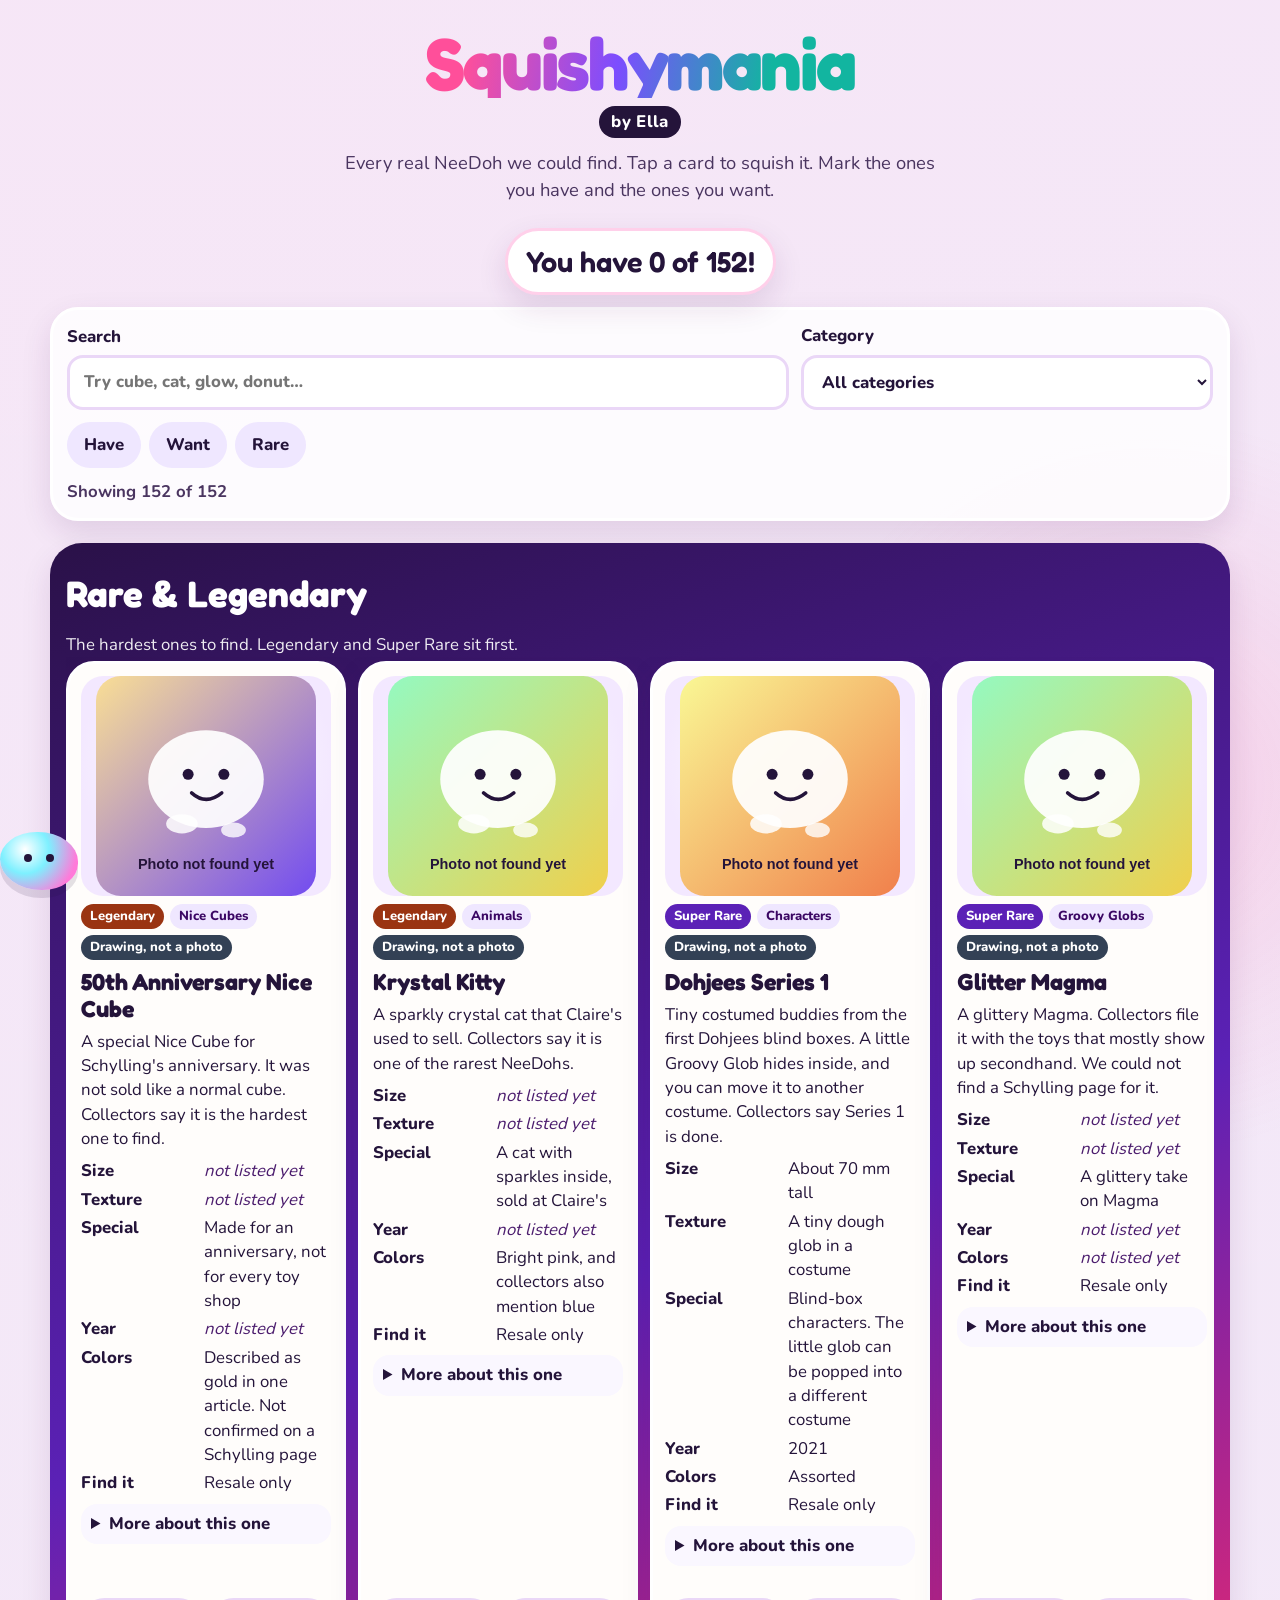
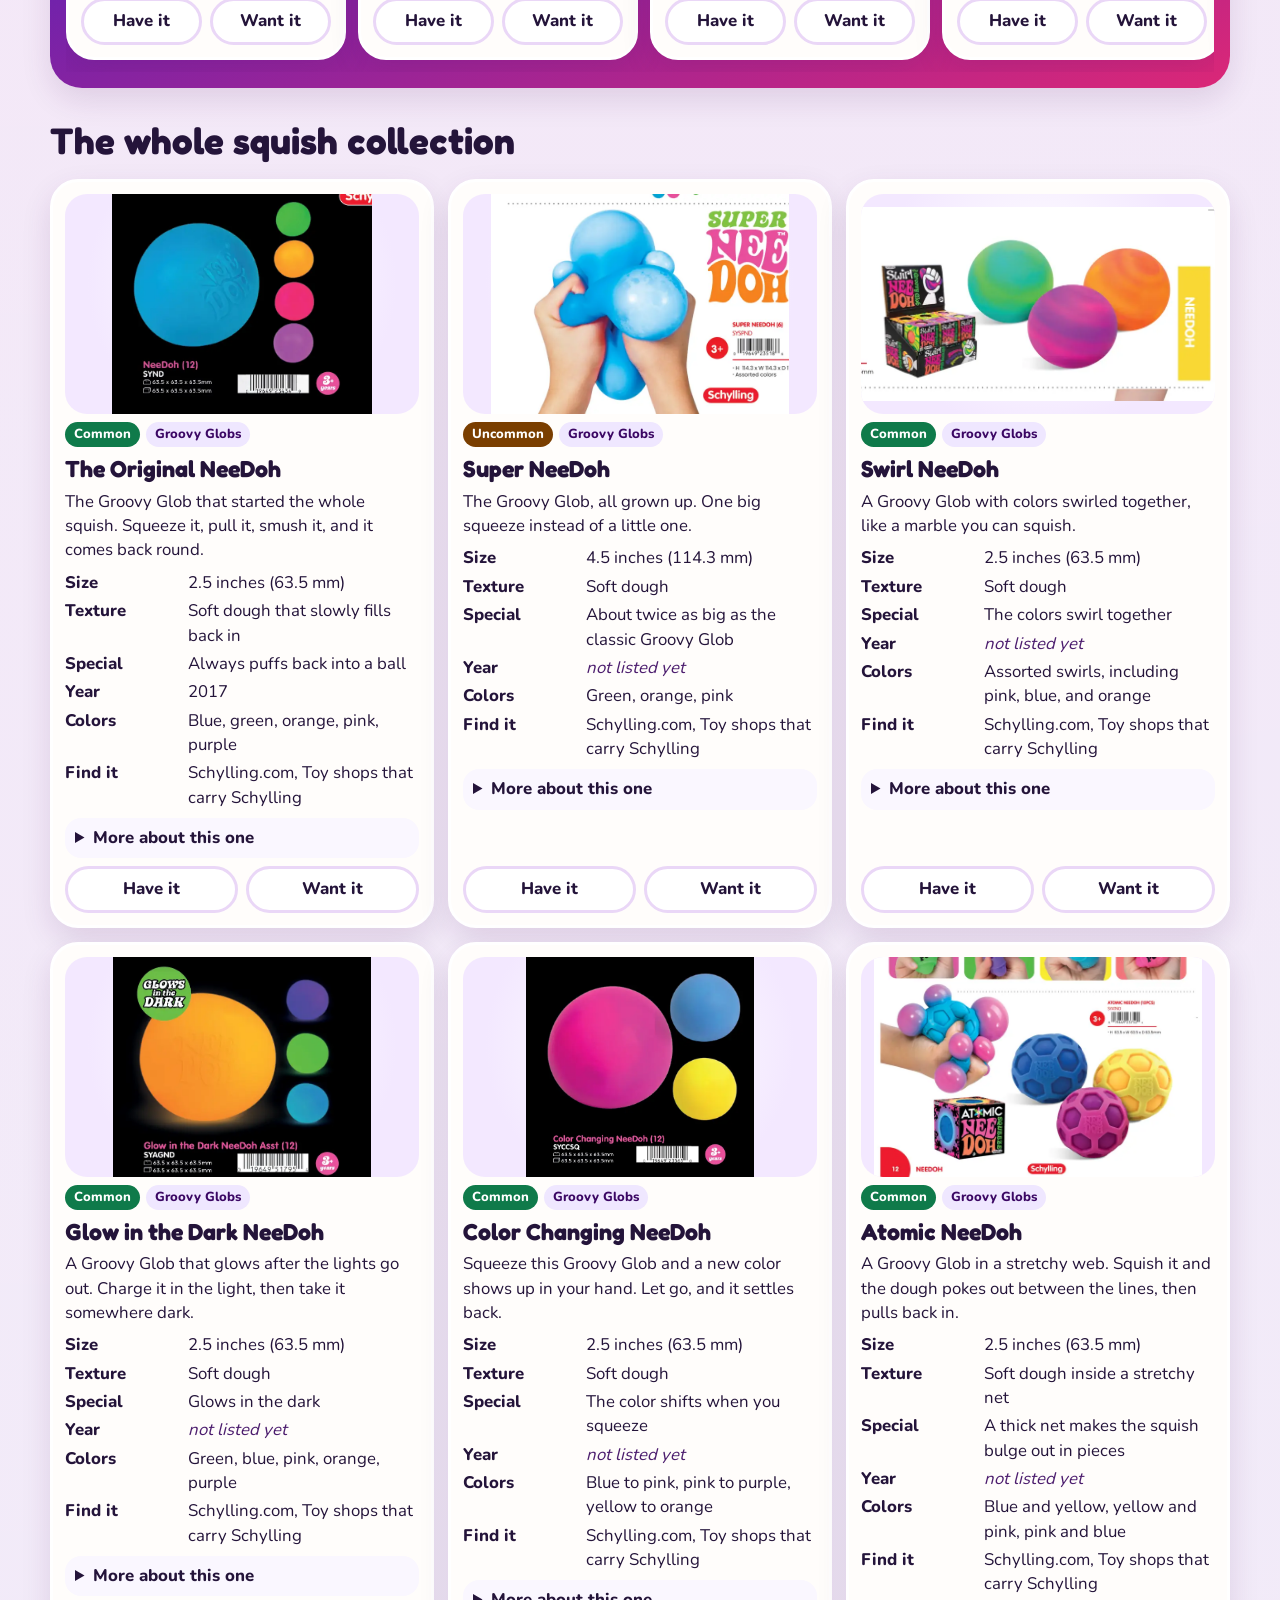
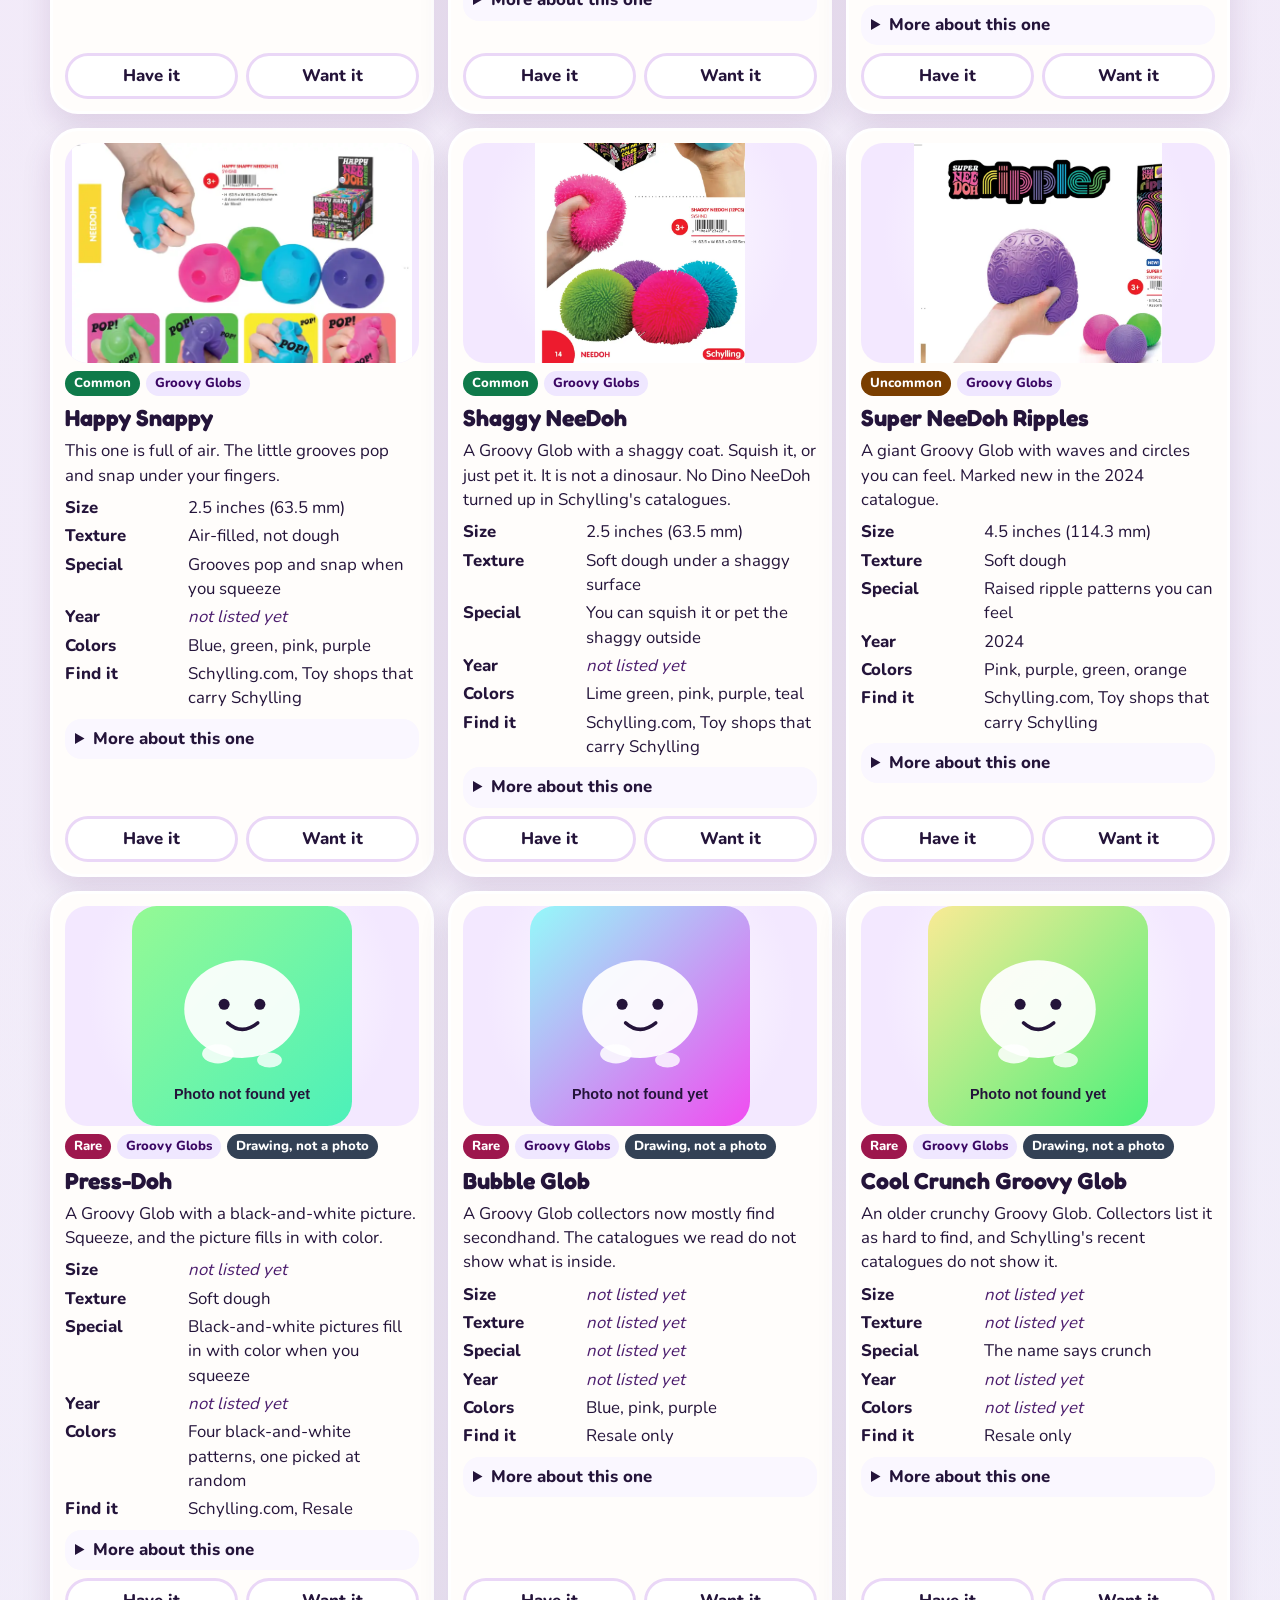
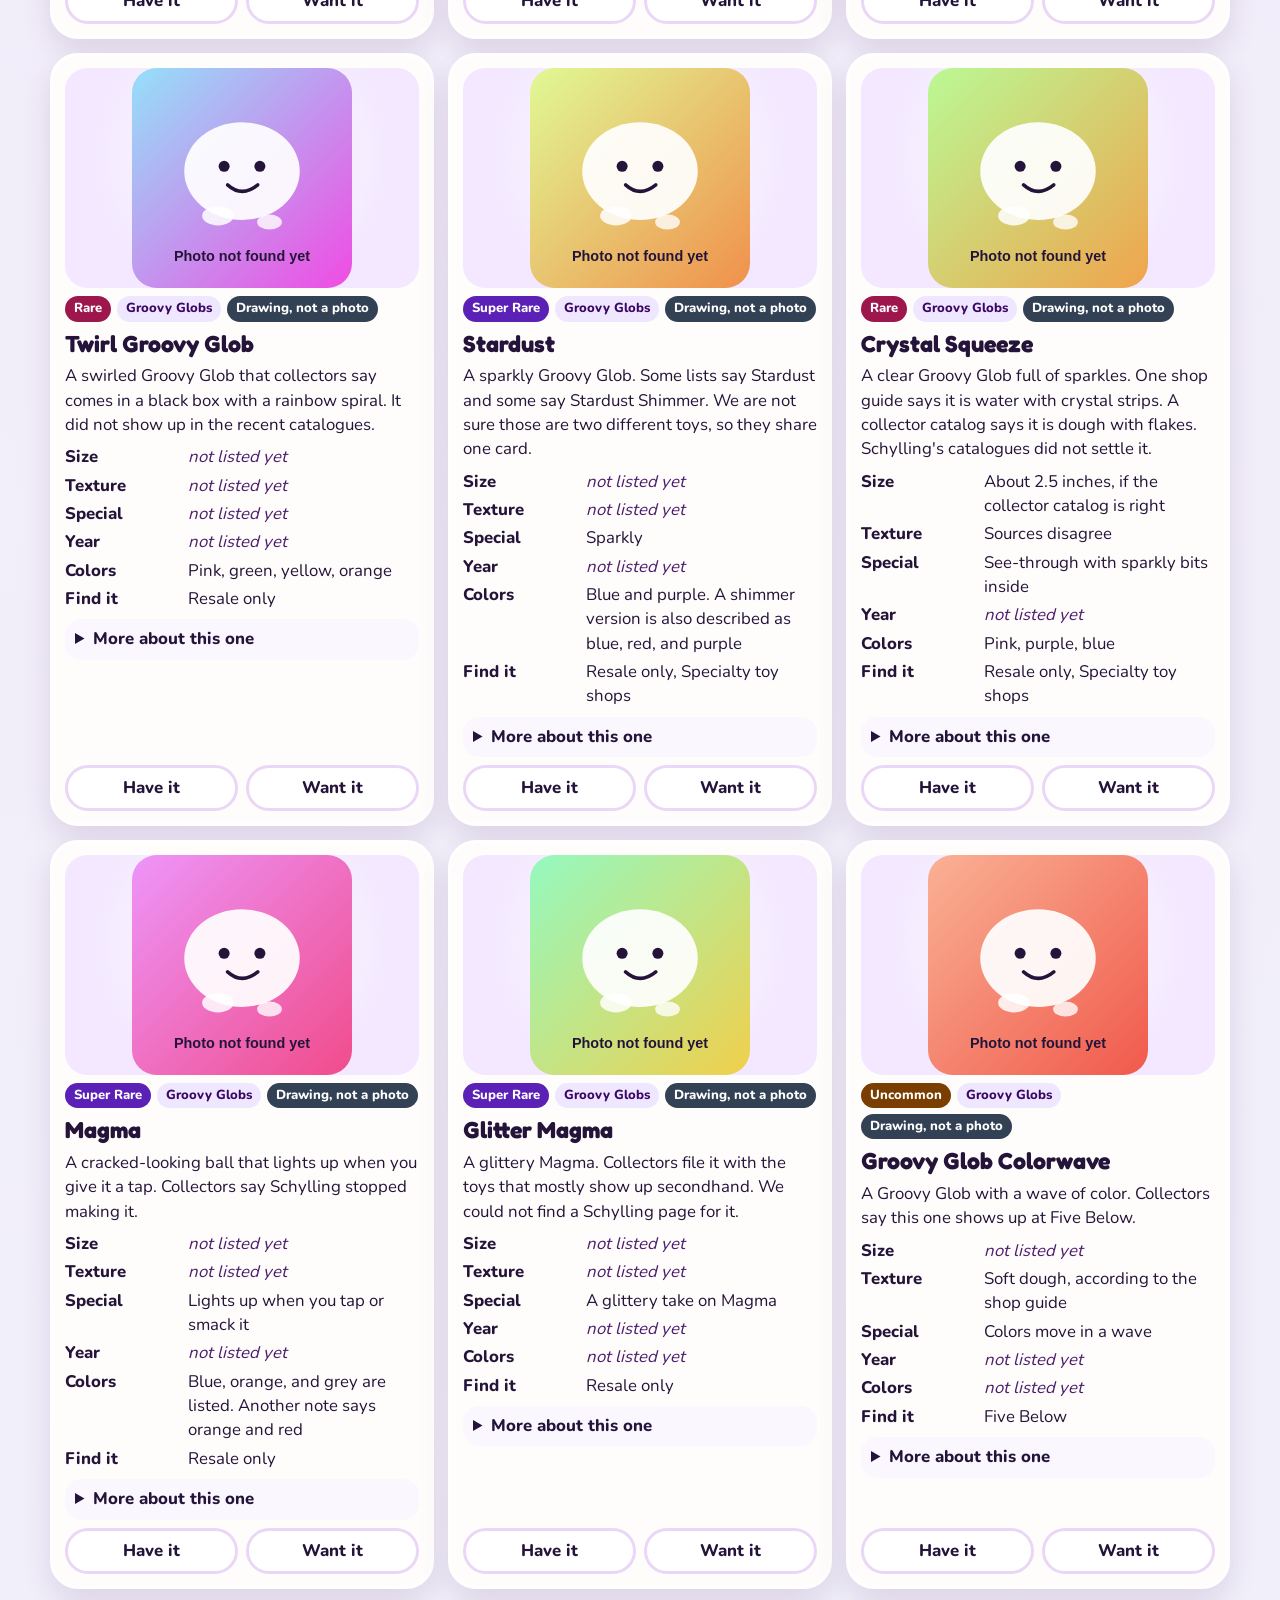
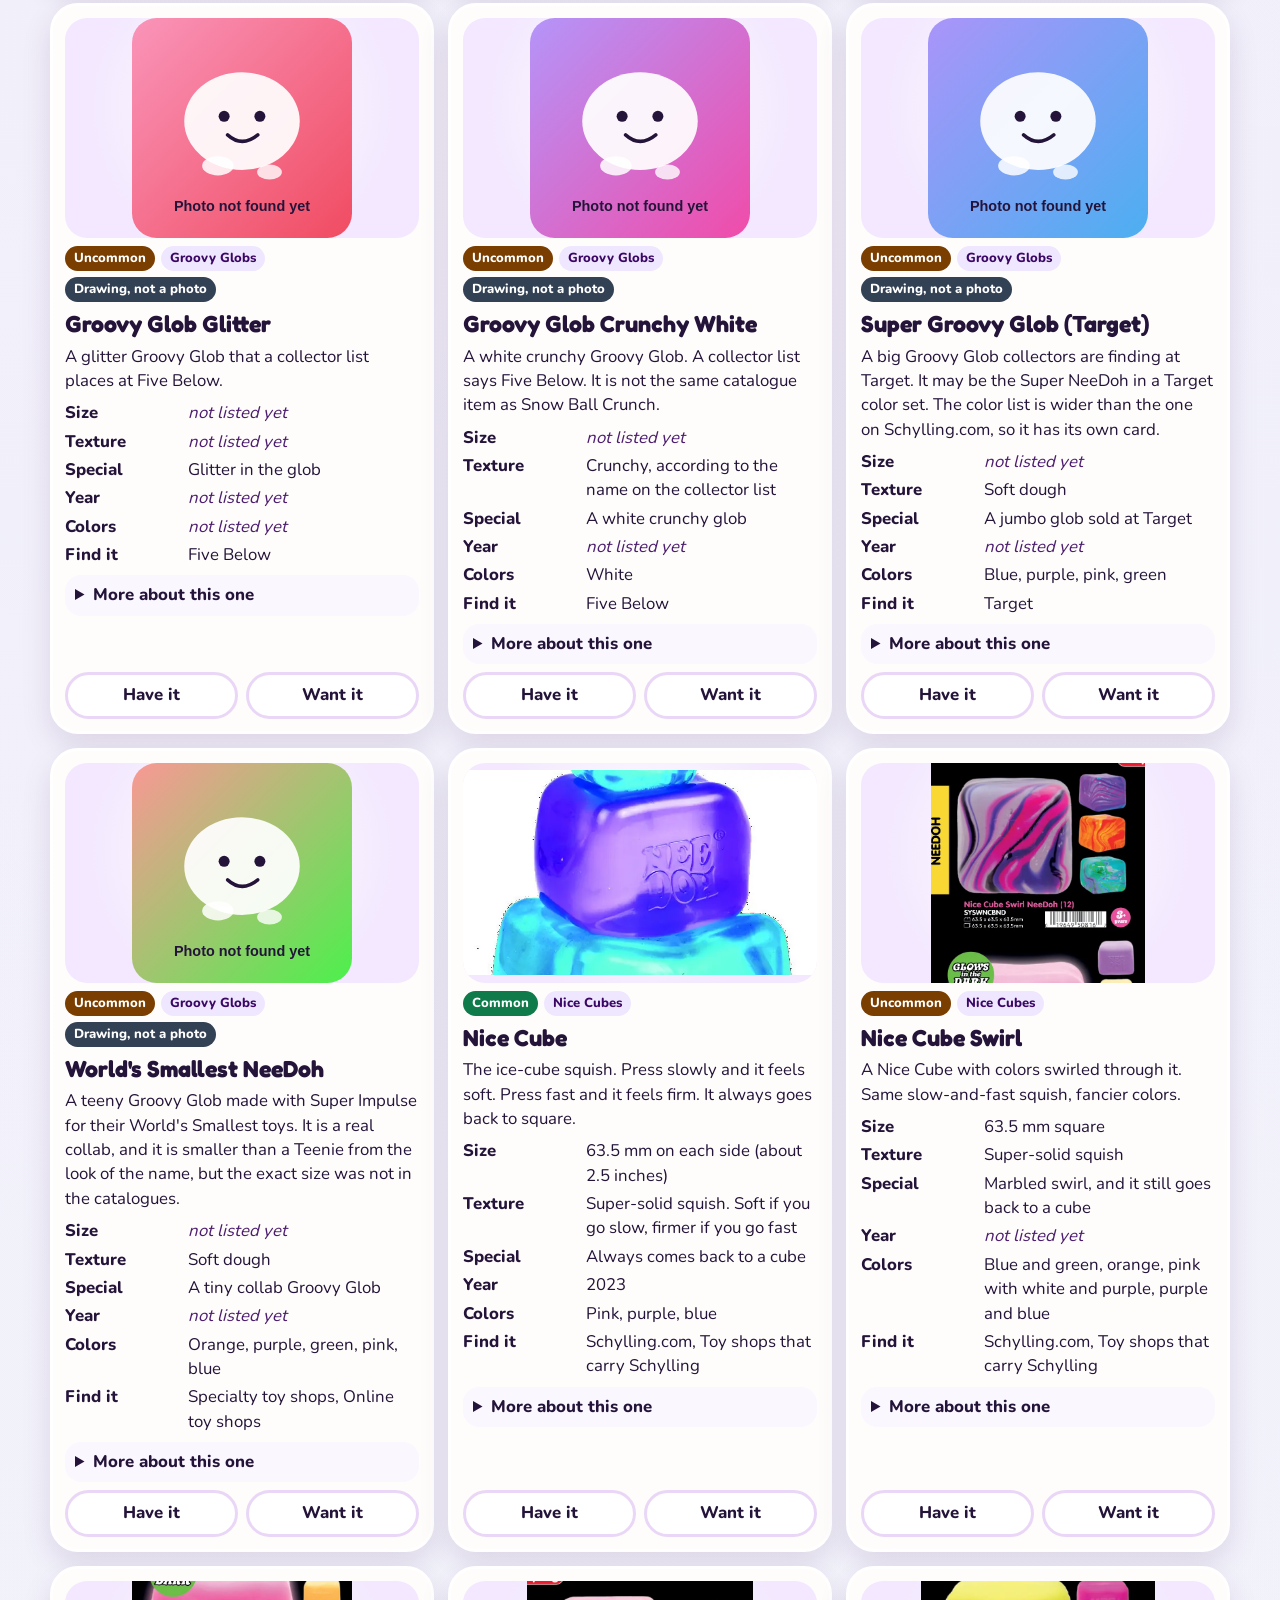
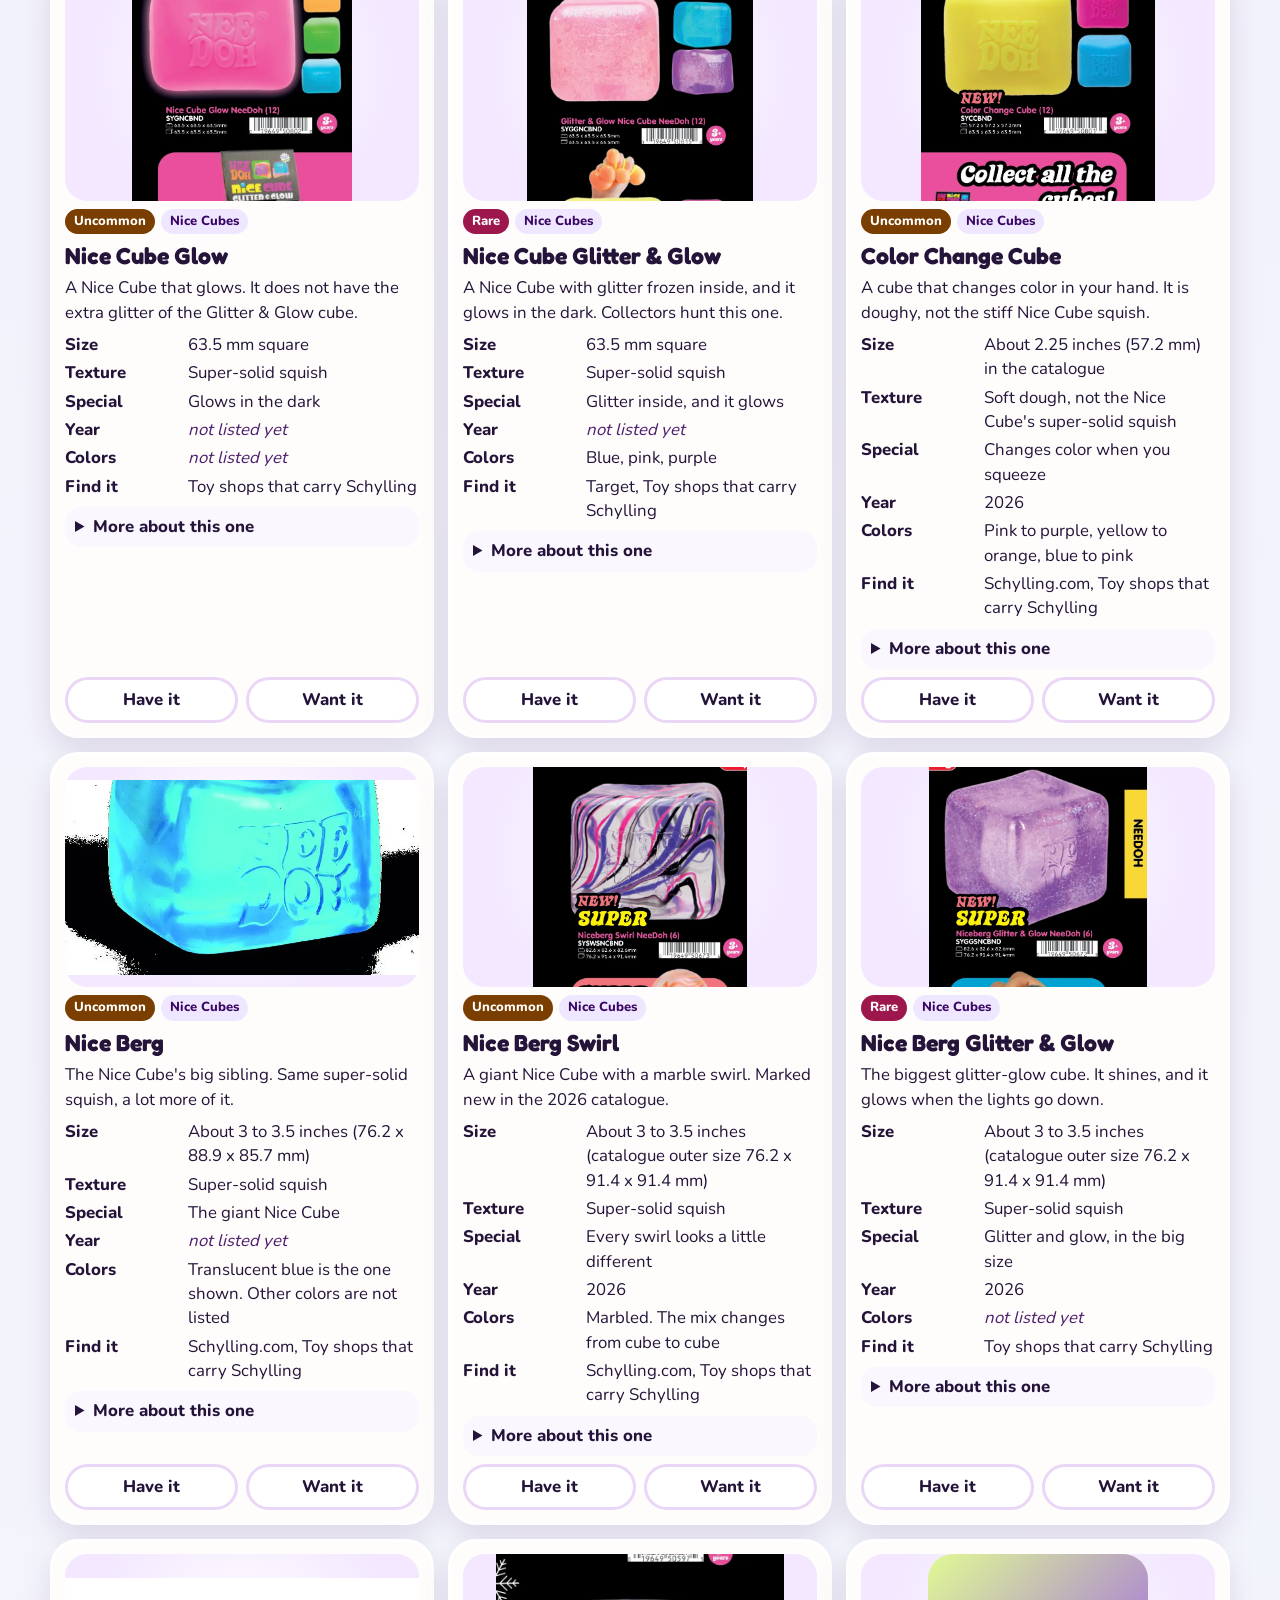
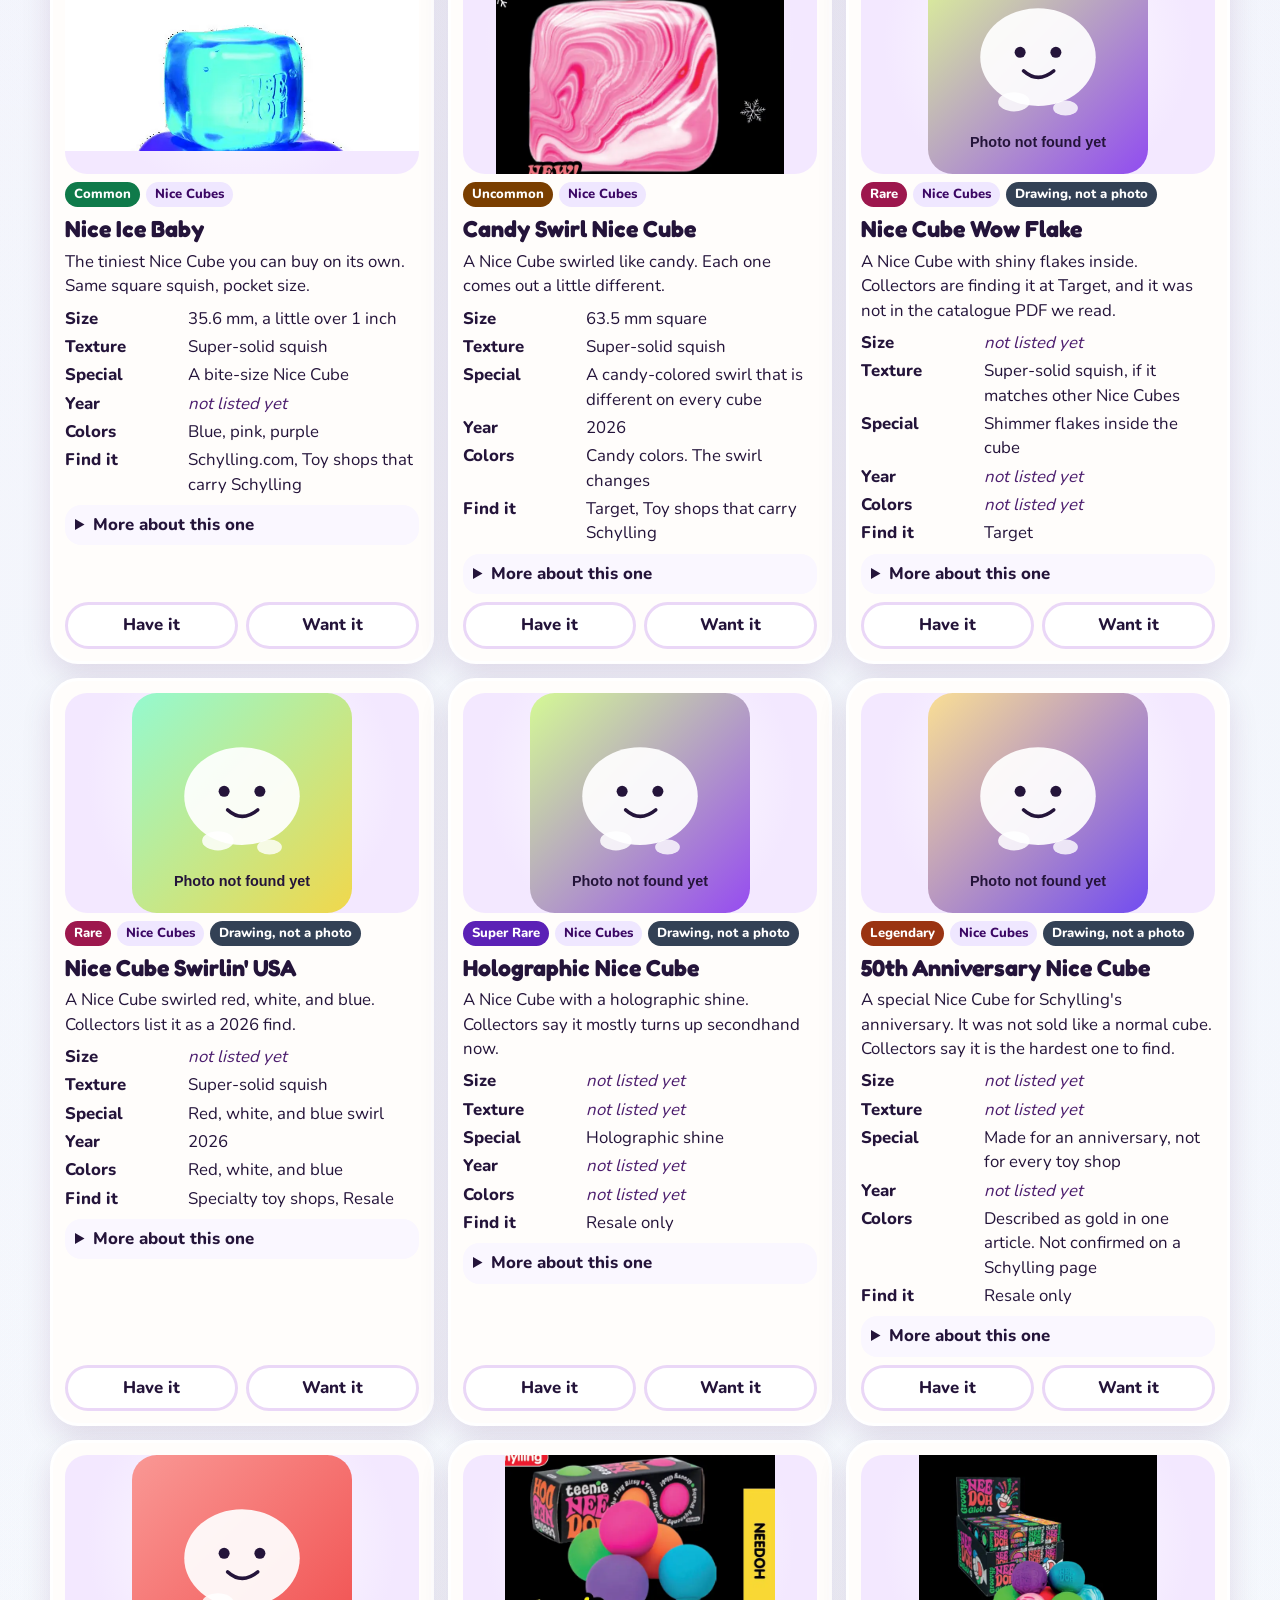
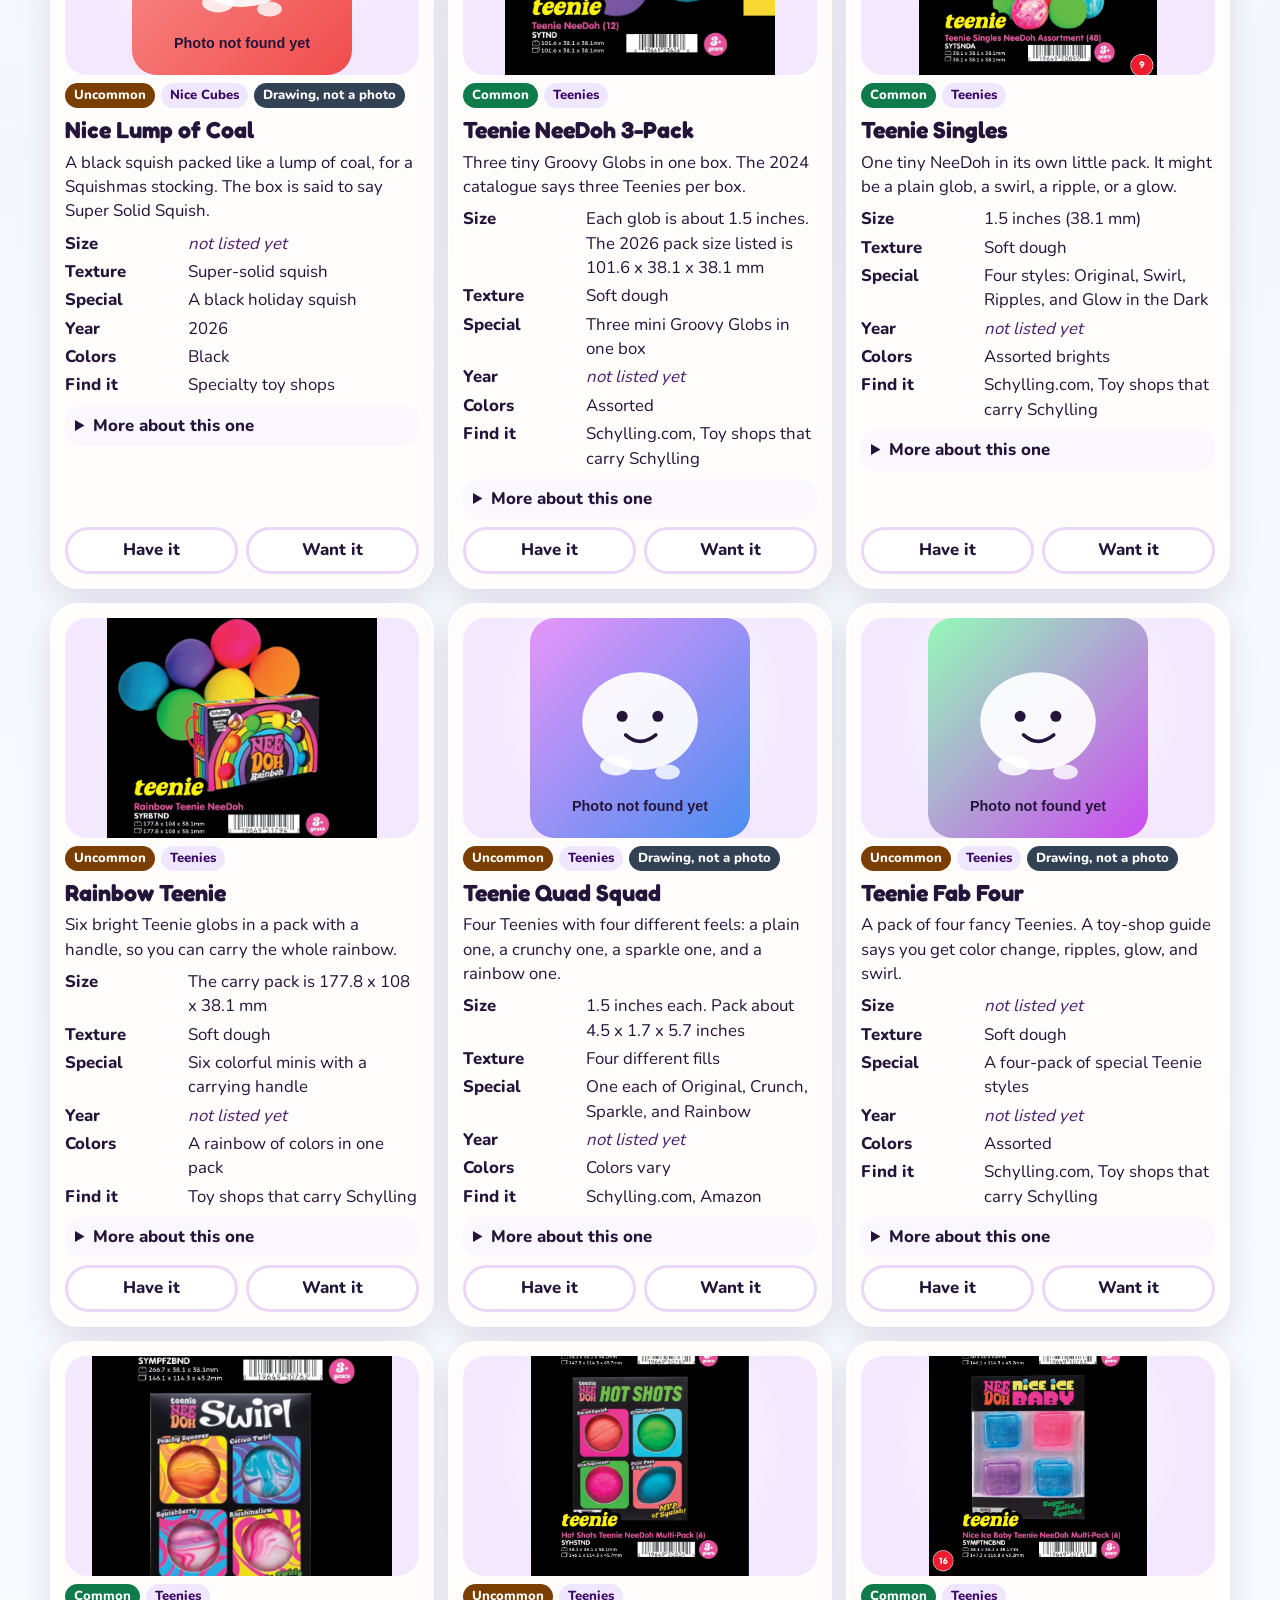
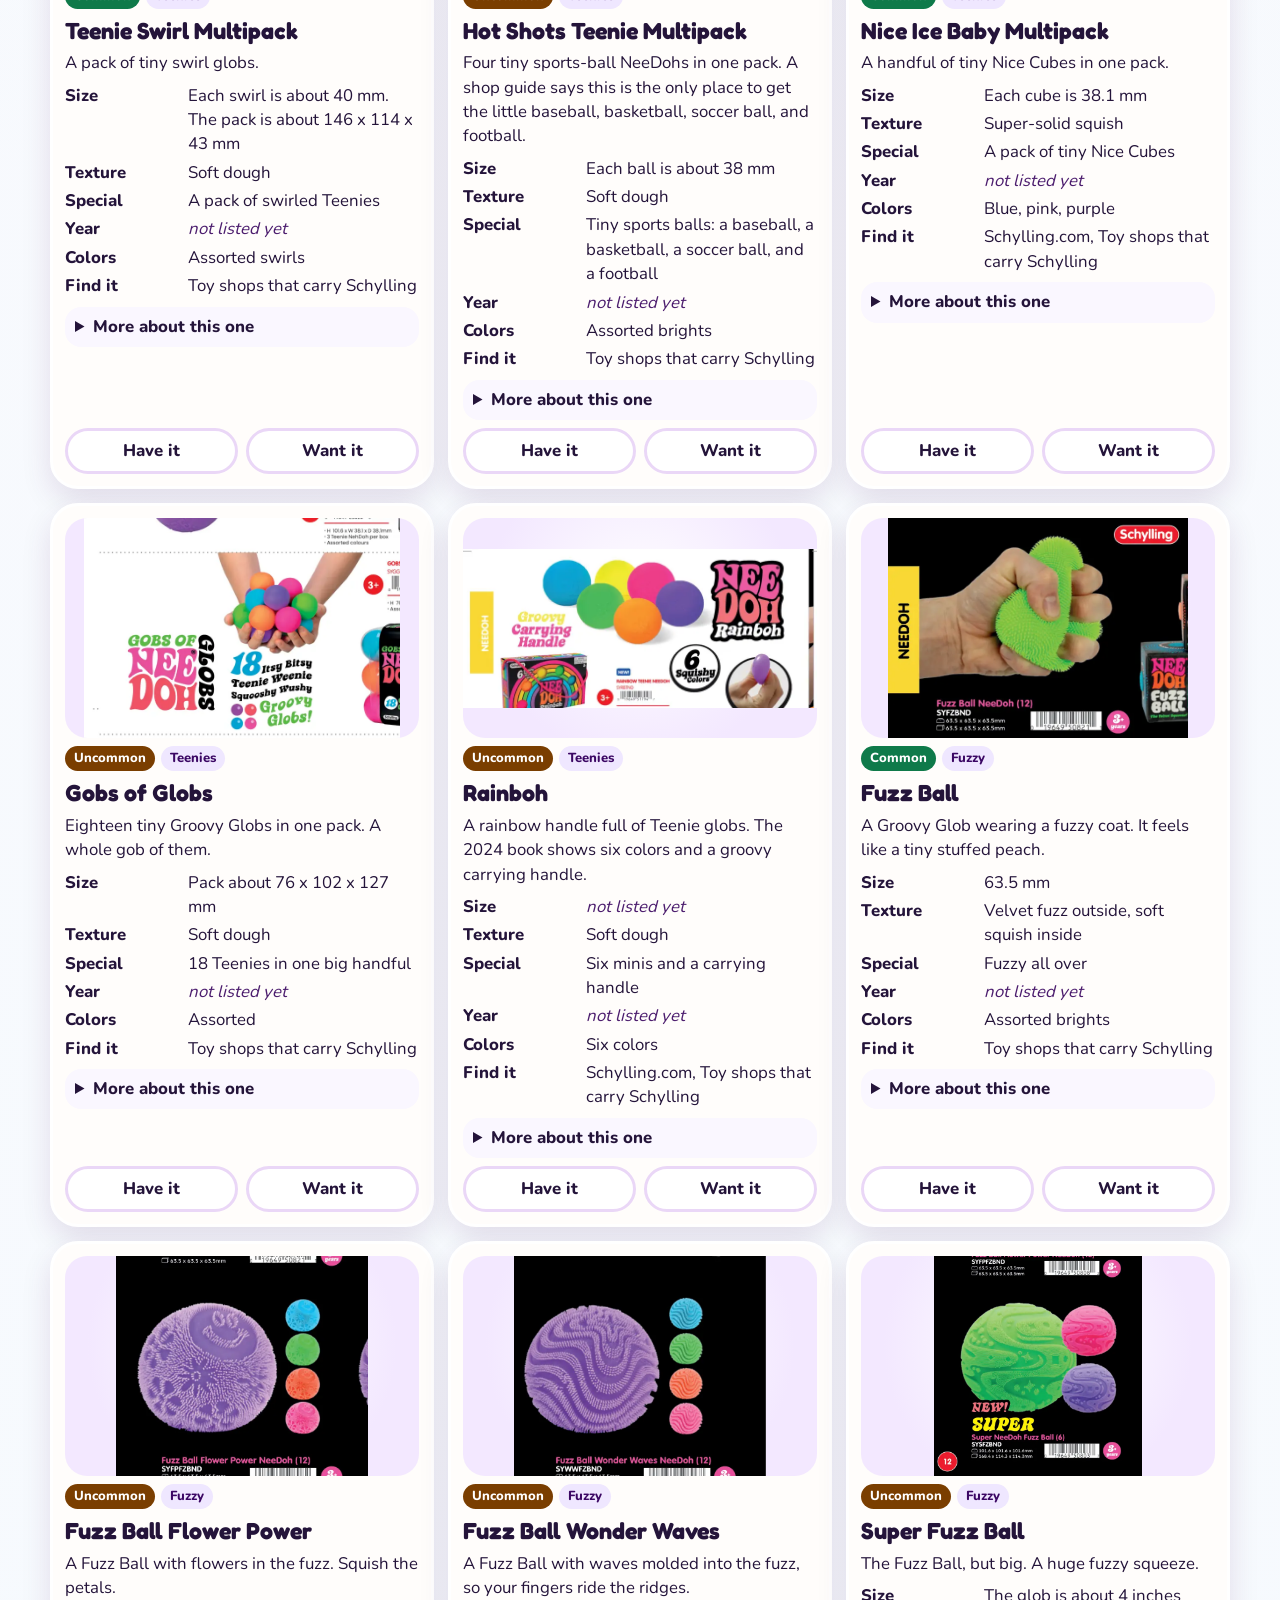
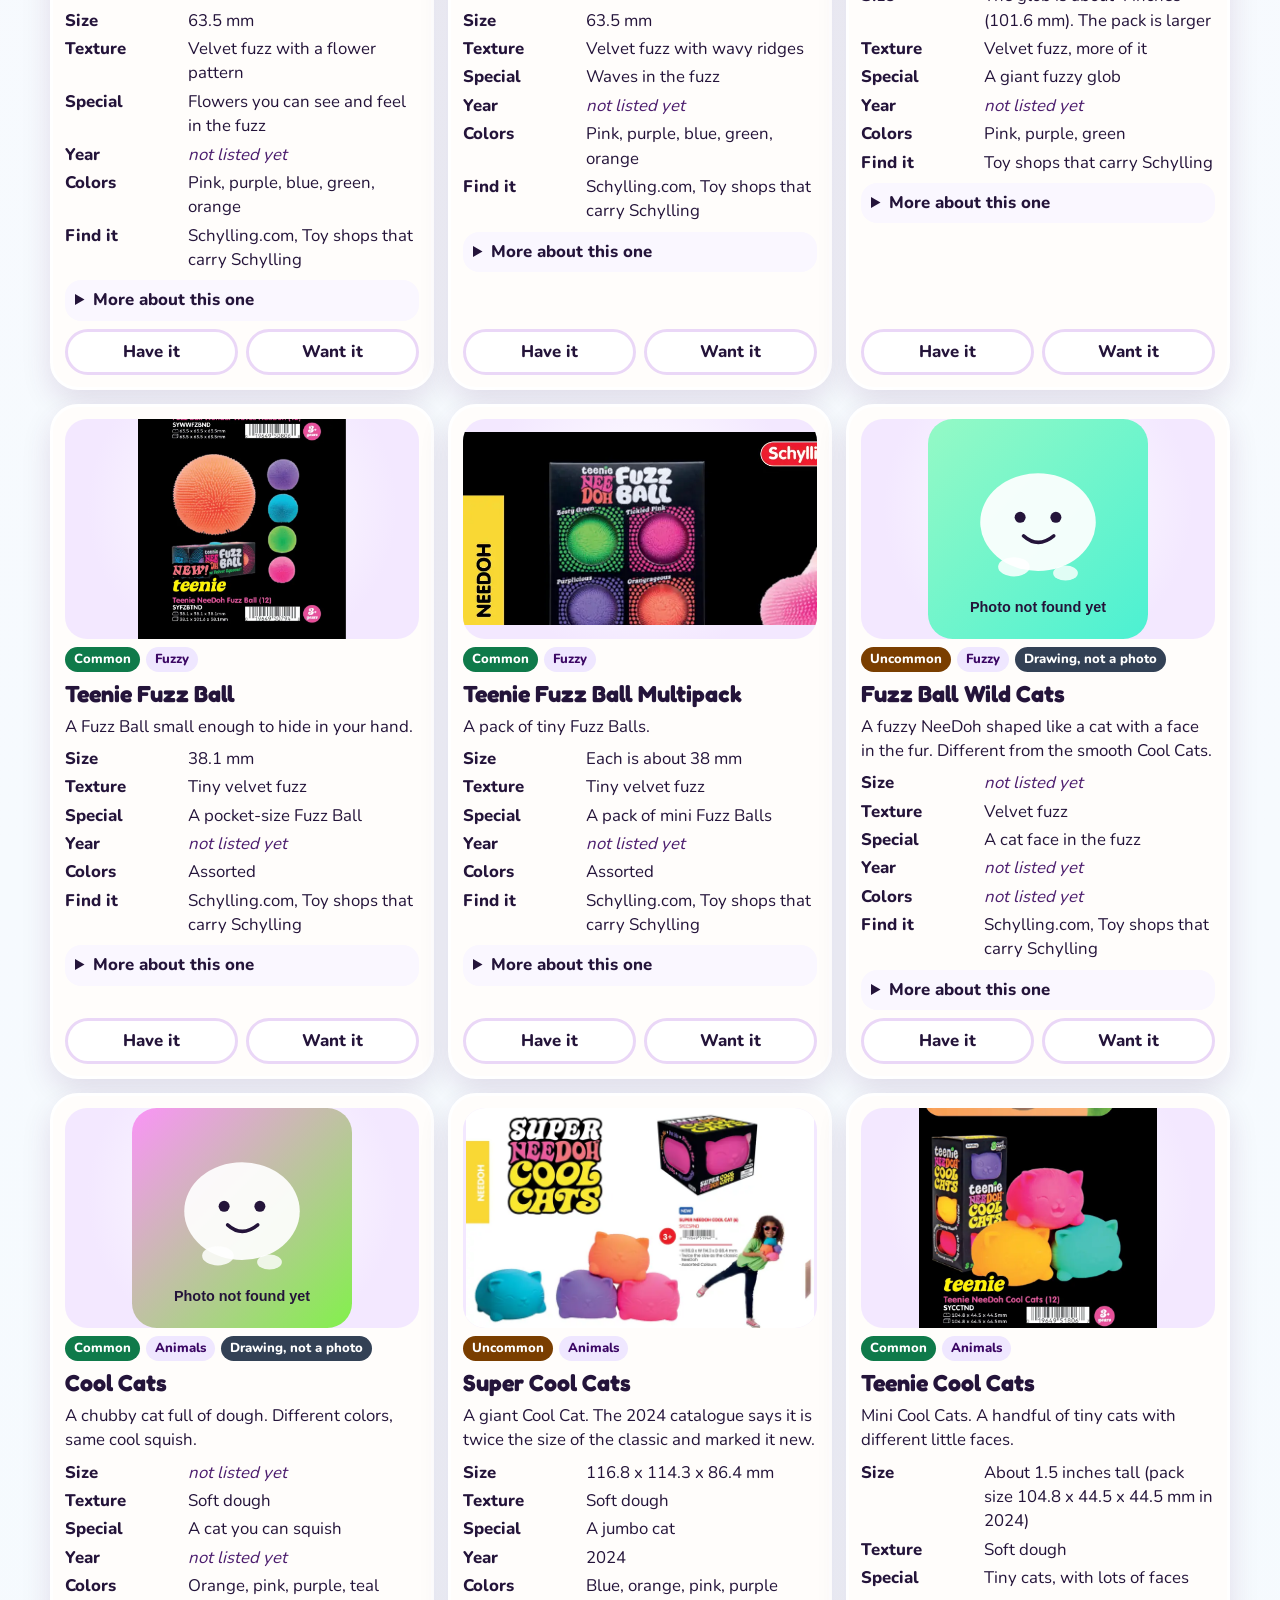
==== index.html @ 7dff9509 "Add Squishymania, a static NeeDoh catalogue for Ella. The site lists sourced Schylling NeeDohs with " ====
<!DOCTYPE html>
<html lang="en">
<head>
  <meta charset="utf-8">
  <meta name="viewport" content="width=device-width, initial-scale=1">
  <title>Squishymania by Ella</title>
  <meta name="description" content="Squishymania by Ella: a catalogue of real NeeDoh squishy toys, which ones you have, which ones you want, and which ones are rare.">
  <link rel="icon" href="assets/favicon.svg" type="image/svg+xml">
  <link rel="stylesheet" href="css/styles.css">
</head>
<body>
  <a class="skip" href="#catalogue">Skip to the NeeDohs</a>
  <header class="site-header">
    <button type="button" class="logo-btn" id="logo" aria-label="Squishymania logo. Tap five times for a secret.">
      <p class="wordmark">Squishymania</p>
      <span class="byline">by Ella</span>
    </button>
    <p class="tagline">Every real NeeDoh we could find. Tap a card to squish it. Mark the ones you have and the ones you want.</p>
  </header>

  <div class="wrap">
    <div class="counter-row">
      <p class="counter" id="counter" aria-live="polite">You have 0 of 0!</p>
    </div>

    <form class="controls" id="controls" role="search" aria-label="Find a NeeDoh">
      <label class="search-label">Search
        <input id="search" type="search" name="q" placeholder="Try cube, cat, glow, donut…" autocomplete="off">
      </label>
      <label class="cat-label">Category
        <select id="category" name="category">
          <option value="">All categories</option>
        </select>
      </label>
      <div class="chips" role="group" aria-label="Filters">
        <button type="button" class="chip" id="filter-have" aria-pressed="false">Have</button>
        <button type="button" class="chip" id="filter-want" aria-pressed="false">Want</button>
        <button type="button" class="chip" id="filter-rare" aria-pressed="false">Rare</button>
      </div>
      <p class="showing" id="showing" aria-live="polite"></p>
    </form>

    <section class="rare-shelf" aria-labelledby="rare-heading">
      <div class="section-head">
        <h2 id="rare-heading">Rare &amp; Legendary</h2>
      </div>
      <p class="section-note">The hardest ones to find. Legendary and Super Rare sit first.</p>
      <div class="rare-grid" id="rare"></div>
    </section>

    <section id="catalogue" aria-labelledby="all-heading">
      <div class="section-head">
        <h2 id="all-heading">The whole squish collection</h2>
      </div>
      <div class="grid" id="grid"></div>
      <p class="empty" id="empty" hidden>No NeeDohs match that. Try another word, or clear a filter.</p>
    </section>
  </div>

  <footer class="site-footer">
    <h2>Good to know</h2>
    <p class="safety"><strong>Squish with your hands only.</strong> Never heat, freeze, or microwave a NeeDoh. Schylling warns that heat can hurt you.</p>
    <p>This is Ella's collection book. It does not ask you to sign in, and it does not use ads or trackers. Have and Want stay in this browser only.</p>
    <p>Blank spots say <em>not listed yet</em>. That means we could not check that fact. A card that says <strong>Drawing, not a photo</strong> is a placeholder, not the real toy.</p>
    <p>The secret that shows up after five logo taps is a drawing for Ella. It is not a Schylling product, and it is not counted in the total.</p>
    <p><a href="sources.html">Where each fact came from</a></p>
  </footer>

  <div class="walker" aria-hidden="true"><div class="blob"></div></div>
  <canvas class="confetti" id="confetti" aria-hidden="true"></canvas>
  <script src="js/app.js"></script>
</body>
</html>
---- css/styles.css ----
@font-face {
  font-family: "Fredoka";
  src: url("../assets/fonts/fredoka-700.woff2") format("woff2");
  font-weight: 700;
  font-style: normal;
  font-display: swap;
}
@font-face {
  font-family: "Fredoka";
  src: url("../assets/fonts/fredoka-600.woff2") format("woff2");
  font-weight: 600;
  font-style: normal;
  font-display: swap;
}
@font-face {
  font-family: "Nunito";
  src: url("../assets/fonts/nunito-400.woff2") format("woff2");
  font-weight: 400;
  font-style: normal;
  font-display: swap;
}
@font-face {
  font-family: "Nunito";
  src: url("../assets/fonts/nunito-700.woff2") format("woff2");
  font-weight: 700;
  font-style: normal;
  font-display: swap;
}
@font-face {
  font-family: "Nunito";
  src: url("../assets/fonts/nunito-800.woff2") format("woff2");
  font-weight: 800;
  font-style: normal;
  font-display: swap;
}

:root {
  --ink: #24143a;
  --ink-soft: #4a3560;
  --paper: #fffdfb;
  --line: #eadff5;
  --focus: #24143a;
  --pink: #ff4f9a;
  --purple: #7c4dff;
  --mint: #12b5a0;
  --sun: #ffb703;
  --shadow: 0 12px 30px rgba(70, 20, 90, 0.12);
  --radius: 28px;
  color-scheme: light;
}

* { box-sizing: border-box; }
html { scroll-behavior: smooth; }
body {
  margin: 0;
  min-height: 100vh;
  color: var(--ink);
  font-family: "Nunito", "Trebuchet MS", sans-serif;
  font-size: 1.05rem;
  line-height: 1.45;
  background:
    radial-gradient(circle at 8% -10%, #ffe1f4 0, transparent 36%),
    radial-gradient(circle at 100% 0%, #d9f6ff 0, transparent 32%),
    radial-gradient(circle at 80% 100%, #e7dcff 0, transparent 40%),
    linear-gradient(180deg, #fff7fb 0%, #f3fbff 50%, #fff8e8 100%);
}
body::before {
  content: "";
  position: fixed;
  inset: auto -20vw -30vh auto;
  width: 60vw;
  height: 60vw;
  background: radial-gradient(circle, rgba(255, 79, 154, 0.16), transparent 68%);
  pointer-events: none;
  z-index: 0;
}
img { max-width: 100%; display: block; }
button, input, select { font: inherit; color: inherit; }
a { color: #6d28d9; }
a:hover { color: #4c1d95; }

.skip {
  position: absolute;
  left: 12px;
  top: -40px;
  background: var(--ink);
  color: white;
  padding: 8px 12px;
  border-radius: 999px;
  z-index: 20;
}
.skip:focus { top: 12px; }

.site-header, .wrap, .site-footer { position: relative; z-index: 1; }
.site-header {
  padding: 22px 20px 8px;
  text-align: center;
}
.logo-btn {
  appearance: none;
  border: 0;
  background: transparent;
  cursor: pointer;
  padding: 6px 10px 0;
  border-radius: 24px;
}
.logo-btn:focus-visible, button:focus-visible, a:focus-visible, input:focus-visible, select:focus-visible, summary:focus-visible {
  outline: 3px solid var(--focus);
  outline-offset: 3px;
}
.wordmark {
  font-family: "Fredoka", "Trebuchet MS", sans-serif;
  font-weight: 700;
  font-size: clamp(2.4rem, 7vw, 4.6rem);
  line-height: 0.95;
  margin: 0;
  letter-spacing: -0.03em;
  background: linear-gradient(100deg, #ff4f9a 10%, #7c4dff 45%, #12b5a0 80%);
  -webkit-background-clip: text;
  background-clip: text;
  color: transparent;
}
.byline {
  display: inline-block;
  margin-top: 8px;
  background: #24143a;
  color: #fff;
  border-radius: 999px;
  padding: 4px 12px;
  font-weight: 800;
  letter-spacing: 0.02em;
}
.tagline {
  max-width: 38rem;
  margin: 12px auto 0;
  color: var(--ink-soft);
  font-size: 1.15rem;
}
.logo-btn.squish .wordmark { animation: squish 0.48s ease; }

.wrap { width: min(1180px, calc(100% - 28px)); margin: 0 auto; }

.counter-row {
  display: flex;
  justify-content: center;
  margin: 16px 0 8px;
}
.counter {
  margin: 0;
  background: white;
  border: 3px solid #ffd0ea;
  border-radius: 999px;
  padding: 10px 18px;
  font-family: "Fredoka", sans-serif;
  font-size: clamp(1.25rem, 3vw, 1.8rem);
  box-shadow: var(--shadow);
}
.want-bit { color: #7c4dff; }

.controls {
  display: grid;
  gap: 12px;
  background: rgba(255, 255, 255, 0.82);
  border: 3px solid white;
  border-radius: 28px;
  padding: 14px;
  box-shadow: var(--shadow);
  margin: 12px 0 22px;
}
.search-label, .cat-label { font-weight: 800; display: grid; gap: 6px; }
input[type="search"], select {
  width: 100%;
  border: 3px solid #ead7f7;
  background: #fff;
  border-radius: 16px;
  padding: 12px 14px;
  min-height: 48px;
}
.chips { display: flex; flex-wrap: wrap; gap: 8px; }
.chip, .mini-btn, .action {
  border: 3px solid transparent;
  border-radius: 999px;
  min-height: 44px;
  padding: 8px 14px;
  font-weight: 800;
  cursor: pointer;
  background: #efe7ff;
}
.chip[aria-pressed="true"] {
  background: #24143a;
  color: white;
}
.showing { margin: 0; color: var(--ink-soft); font-weight: 700; }

.section-head { display: flex; align-items: end; justify-content: space-between; gap: 12px; margin: 8px 0 12px; }
h2 {
  font-family: "Fredoka", sans-serif;
  font-size: clamp(1.7rem, 4vw, 2.3rem);
  margin: 0;
}
.section-note { margin: 0; color: var(--ink-soft); }

.grid {
  display: grid;
  gap: 14px;
  grid-template-columns: 1fr;
}
.rare-grid {
  display: flex;
  gap: 12px;
  overflow-x: auto;
  scroll-snap-type: x mandatory;
  padding: 4px 2px 12px;
}
.rare-grid .card {
  flex: 0 0 min(280px, 82vw);
  scroll-snap-align: start;
}
.rare-shelf {
  background: linear-gradient(160deg, #2a1148, #5b21b6 60%, #db2777);
  color: white;
  border-radius: 32px;
  padding: 16px;
  margin-bottom: 26px;
  box-shadow: var(--shadow);
}
.rare-shelf h2, .rare-shelf .section-note { color: white; }
.rare-shelf .section-note { opacity: 0.92; }

.card {
  background: var(--paper);
  color: var(--ink);
  border-radius: var(--radius);
  padding: 12px;
  box-shadow: var(--shadow);
  display: flex;
  flex-direction: column;
  gap: 8px;
  border: 3px solid white;
}
.card[hidden] { display: none !important; }
.photo-btn {
  appearance: none;
  border: 0;
  padding: 0;
  border-radius: 22px;
  background: linear-gradient(180deg, #fff, #f6f0ff);
  cursor: pointer;
  overflow: hidden;
}
.photo-btn img {
  width: 100%;
  height: 210px;
  object-fit: contain;
  background:
    radial-gradient(circle at 50% 40%, #fff, #f3e8ff 70%);
}
.photo-btn.squish img { animation: squish 0.5s ease; }
.card-top { display: flex; flex-wrap: wrap; gap: 6px; align-items: center; }
.badge {
  display: inline-flex;
  align-items: center;
  border-radius: 999px;
  padding: 3px 9px;
  font-size: 0.82rem;
  font-weight: 800;
  color: white;
}
.badge.common { background: #0f7a4a; }
.badge.uncommon { background: #7a3e00; }
.badge.rare { background: #9d174d; }
.badge.super { background: #5b21b6; }
.badge.legendary { background: #9a3412; }
.badge.cat { background: #efe7ff; color: #3b0764; }
.badge.draw { background: #334155; }
.card h3 {
  font-family: "Fredoka", sans-serif;
  font-size: 1.45rem;
  margin: 0;
  line-height: 1.15;
}
.card p { margin: 0; }
.meta {
  display: grid;
  gap: 4px;
  margin: 0;
}
.meta div { display: grid; grid-template-columns: 7.2rem 1fr; gap: 8px; }
.meta dt { font-weight: 800; }
.meta dd { margin: 0; }
.missing { color: #4c1d6e; font-style: italic; }
.actions { display: flex; gap: 8px; margin-top: auto; }
.action { flex: 1; background: white; border-color: #ead7f7; }
.action.have[aria-pressed="true"] { background: #0f7a4a; color: white; border-color: #0f7a4a; }
.action.want[aria-pressed="true"] { background: #7c4dff; color: white; border-color: #7c4dff; }
details.more { background: #faf7ff; border-radius: 16px; padding: 8px 10px; }
details.more summary { cursor: pointer; font-weight: 800; }
.card.have { box-shadow: 0 0 0 3px #0f7a4a, var(--shadow); }
.card.want { box-shadow: 0 0 0 3px #7c4dff, var(--shadow); }

.empty {
  background: white;
  border-radius: 24px;
  padding: 22px;
  text-align: center;
  font-weight: 800;
}

.site-footer {
  width: min(860px, calc(100% - 28px));
  margin: 28px auto 110px;
  background: white;
  border-radius: 28px;
  padding: 18px 18px 22px;
  box-shadow: var(--shadow);
}
.site-footer h2 { font-size: 1.6rem; }
.safety { background: #fff6d8; border-radius: 16px; padding: 10px 12px; }

.walker {
  position: fixed;
  left: 0;
  bottom: 10px;
  z-index: 4;
  width: 84px;
  pointer-events: none;
  animation: walk 18s linear infinite;
}
.blob {
  width: 78px;
  height: 58px;
  background: radial-gradient(circle at 32% 30%, #fff 0, #7ef0ff 36%, #ff7ad9 78%);
  border-radius: 48% 52% 46% 54%;
  box-shadow: 0 8px 0 rgba(36, 20, 58, 0.12);
  animation: wobble 0.85s ease-in-out infinite;
}
.blob::after {
  content: "";
  position: absolute;
  width: 8px;
  height: 8px;
  background: #24143a;
  border-radius: 50%;
  left: 24px;
  top: 22px;
  box-shadow: 22px 0 0 #24143a;
}

.confetti {
  position: fixed;
  inset: 0;
  width: 100%;
  height: 100%;
  pointer-events: none;
  z-index: 30;
}
.toast {
  position: fixed;
  left: 50%;
  bottom: 84px;
  transform: translateX(-50%);
  background: #24143a;
  color: white;
  border-radius: 999px;
  padding: 10px 16px;
  font-weight: 800;
  z-index: 25;
  max-width: min(90vw, 420px);
  text-align: center;
}

.sources-page { width: min(860px, calc(100% - 28px)); margin: 0 auto 80px; background: white; border-radius: 28px; padding: 8px 18px 28px; }
.sources-page h1 { font-family: "Fredoka", sans-serif; }
.sources-page li { margin: 6px 0; }
.text-link { font-weight: 800; }

@media (min-width: 700px) {
  .controls { grid-template-columns: 1.4fr 0.8fr; align-items: end; }
  .chips, .showing { grid-column: 1 / -1; }
  .grid { grid-template-columns: 1fr 1fr; }
}
@media (min-width: 1024px) {
  .grid { grid-template-columns: 1fr 1fr 1fr; }
  .photo-btn img { height: 220px; }
}

@keyframes squish {
  0% { transform: scale(1, 1); }
  35% { transform: scale(1.12, 0.78); }
  55% { transform: scale(0.92, 1.1); }
  75% { transform: scale(1.05, 0.94); }
  100% { transform: scale(1, 1); }
}
@keyframes wobble {
  0%, 100% { transform: scale(1, 1) rotate(-4deg); border-radius: 50% 50% 42% 58%; }
  50% { transform: scale(1.16, 0.78) rotate(6deg); border-radius: 42% 58% 60% 40%; }
}
@keyframes walk {
  from { transform: translateX(-30vw); }
  to { transform: translateX(110vw); }
}

@media (prefers-reduced-motion: reduce) {
  html { scroll-behavior: auto; }
  *, *::before, *::after {
    animation: none !important;
    transition: none !important;
  }
  .walker { left: 16px; }
}
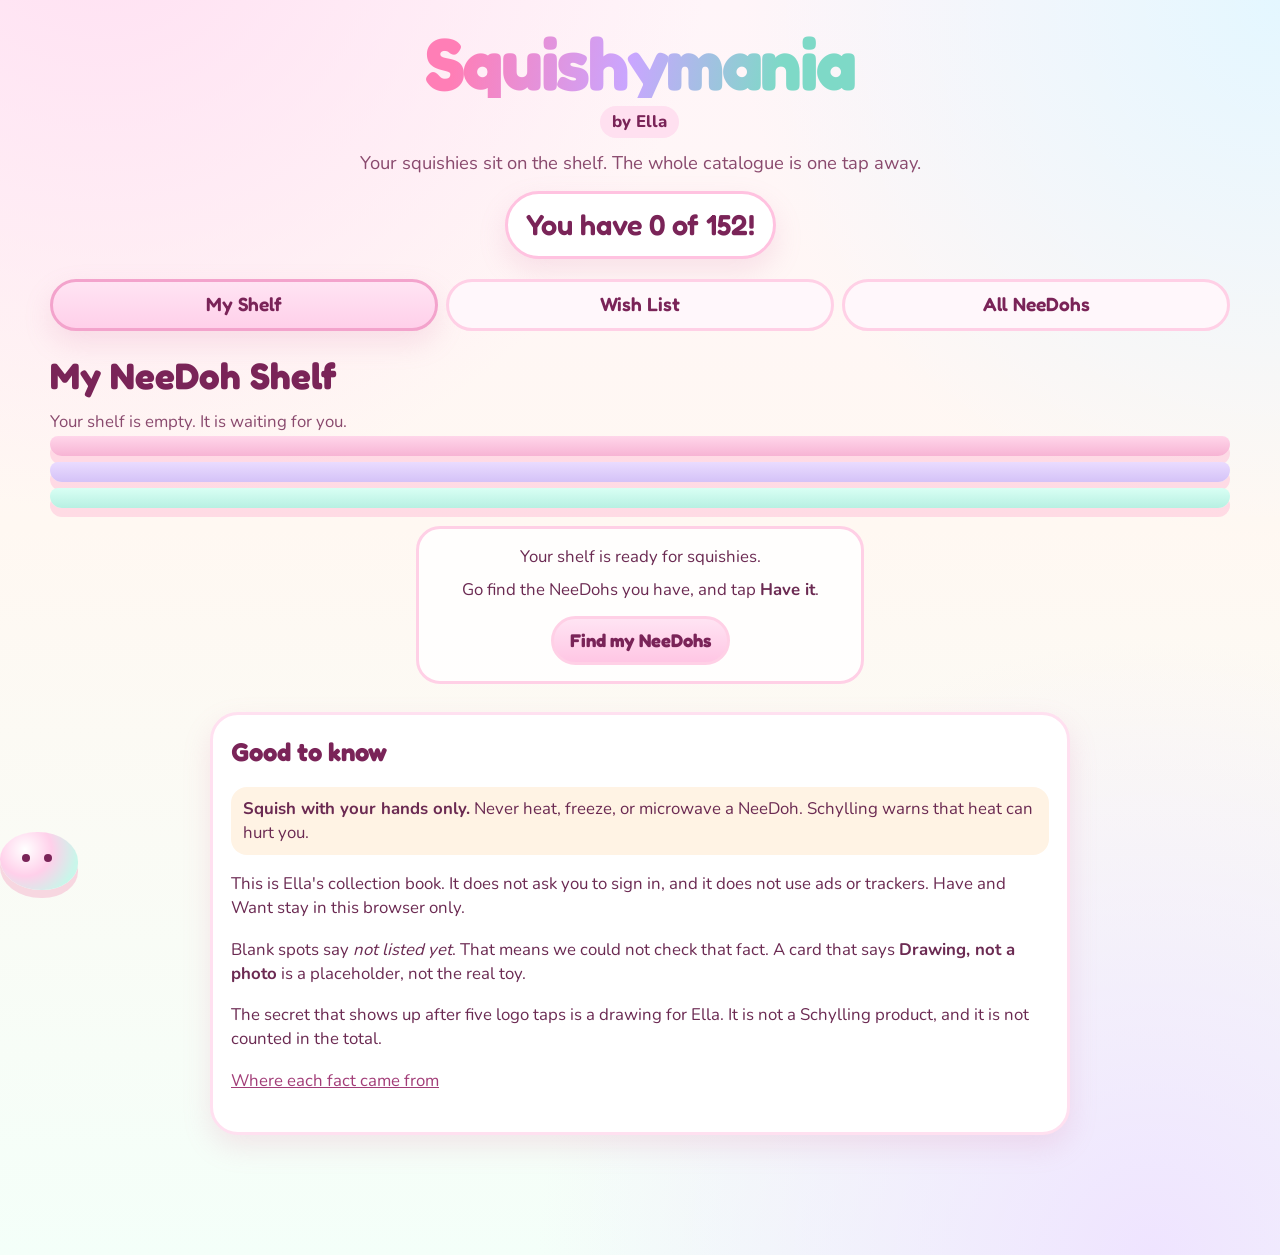
==== commit 789ce320: "Make Squishymania a pastel shelf for Ella. Open on My NeeDoh Shelf, with Wish List and All NeeDohs a" ====
--- a/index.html
+++ b/index.html
@@ -4,54 +4,97 @@
   <meta charset="utf-8">
   <meta name="viewport" content="width=device-width, initial-scale=1">
   <title>Squishymania by Ella</title>
-  <meta name="description" content="Squishymania by Ella: a catalogue of real NeeDoh squishy toys, which ones you have, which ones you want, and which ones are rare.">
+  <meta name="description" content="Squishymania by Ella: her NeeDoh shelf, her wish list, and every real NeeDoh we could find.">
   <link rel="icon" href="assets/favicon.svg" type="image/svg+xml">
   <link rel="stylesheet" href="css/styles.css">
 </head>
 <body>
-  <a class="skip" href="#catalogue">Skip to the NeeDohs</a>
+  <a class="skip" href="#panel-shelf">Skip to My Shelf</a>
   <header class="site-header">
     <button type="button" class="logo-btn" id="logo" aria-label="Squishymania logo. Tap five times for a secret.">
       <p class="wordmark">Squishymania</p>
       <span class="byline">by Ella</span>
     </button>
-    <p class="tagline">Every real NeeDoh we could find. Tap a card to squish it. Mark the ones you have and the ones you want.</p>
+    <p class="tagline">Your squishies sit on the shelf. The whole catalogue is one tap away.</p>
+    <p class="counter" id="counter" aria-live="polite">You have 0 of 0!</p>
   </header>
 
   <div class="wrap">
-    <div class="counter-row">
-      <p class="counter" id="counter" aria-live="polite">You have 0 of 0!</p>
+    <div class="tabs" role="tablist" aria-label="Squishymania">
+      <button type="button" class="tab" role="tab" id="tab-shelf" aria-controls="panel-shelf" aria-selected="true">My Shelf</button>
+      <button type="button" class="tab" role="tab" id="tab-wish" aria-controls="panel-wish" aria-selected="false" tabindex="-1">Wish List</button>
+      <button type="button" class="tab" role="tab" id="tab-all" aria-controls="panel-all" aria-selected="false" tabindex="-1">All NeeDohs</button>
     </div>
 
-    <form class="controls" id="controls" role="search" aria-label="Find a NeeDoh">
-      <label class="search-label">Search
-        <input id="search" type="search" name="q" placeholder="Try cube, cat, glow, donut…" autocomplete="off">
-      </label>
-      <label class="cat-label">Category
-        <select id="category" name="category">
-          <option value="">All categories</option>
-        </select>
-      </label>
-      <div class="chips" role="group" aria-label="Filters">
-        <button type="button" class="chip" id="filter-have" aria-pressed="false">Have</button>
-        <button type="button" class="chip" id="filter-want" aria-pressed="false">Want</button>
-        <button type="button" class="chip" id="filter-rare" aria-pressed="false">Rare</button>
+    <section id="panel-shelf" role="tabpanel" aria-labelledby="tab-shelf">
+      <div class="section-head">
+        <h2 id="shelf-heading">My NeeDoh Shelf</h2>
       </div>
-      <p class="showing" id="showing" aria-live="polite"></p>
-    </form>
-
-    <section class="rare-shelf" aria-labelledby="rare-heading">
-      <div class="section-head">
-        <h2 id="rare-heading">Rare &amp; Legendary</h2>
+      <p class="section-note" id="shelf-count">Your squishies live here.</p>
+      <div id="secret-perch" hidden></div>
+      <div id="shelf" class="bookcase"></div>
+      <div class="empty-shelf" id="shelf-empty" hidden>
+        <div class="bookcase" aria-hidden="true">
+          <div class="plank"><div class="board pink"></div></div>
+          <div class="plank"><div class="board lavender"></div></div>
+          <div class="plank"><div class="board mint"></div></div>
+        </div>
+        <div class="invite">
+          <p>Your shelf is ready for squishies.</p>
+          <p>Go find the NeeDohs you have, and tap <strong>Have it</strong>.</p>
+          <button type="button" class="go-btn" data-goto="all">Find my NeeDohs</button>
+        </div>
       </div>
-      <p class="section-note">The hardest ones to find. Legendary and Super Rare sit first.</p>
-      <div class="rare-grid" id="rare"></div>
     </section>
 
-    <section id="catalogue" aria-labelledby="all-heading">
+    <section id="panel-wish" role="tabpanel" aria-labelledby="tab-wish" hidden>
       <div class="section-head">
-        <h2 id="all-heading">The whole squish collection</h2>
+        <h2>Wish List</h2>
       </div>
+      <p class="section-note" id="wish-count">Squishies you still want.</p>
+      <div id="wishes" class="bookcase"></div>
+      <div class="empty-shelf" id="wish-empty" hidden>
+        <div class="bookcase" aria-hidden="true">
+          <div class="plank"><div class="board peach"></div></div>
+          <div class="plank"><div class="board blue"></div></div>
+        </div>
+        <div class="invite">
+          <p>No wishes yet.</p>
+          <p>In All NeeDohs, tap <strong>Want it</strong> and they will wait here.</p>
+          <button type="button" class="go-btn" data-goto="all">Look at all the NeeDohs</button>
+        </div>
+      </div>
+    </section>
+
+    <section id="panel-all" role="tabpanel" aria-labelledby="tab-all" hidden>
+      <div class="section-head">
+        <h2 id="all-heading">All NeeDohs</h2>
+      </div>
+      <form class="controls" id="controls" role="search" aria-label="Find a NeeDoh">
+        <label class="search-label">Search
+          <input id="search" type="search" name="q" placeholder="Try cube, cat, glow, donut…" autocomplete="off">
+        </label>
+        <label class="cat-label">Category
+          <select id="category" name="category">
+            <option value="">All categories</option>
+          </select>
+        </label>
+        <div class="chips" role="group" aria-label="Filters">
+          <button type="button" class="chip" id="filter-have" aria-pressed="false">Have</button>
+          <button type="button" class="chip" id="filter-want" aria-pressed="false">Want</button>
+          <button type="button" class="chip" id="filter-rare" aria-pressed="false">Rare</button>
+        </div>
+        <p class="showing" id="showing" aria-live="polite"></p>
+      </form>
+
+      <section class="rare-shelf" aria-labelledby="rare-heading">
+        <div class="section-head">
+          <h2 id="rare-heading">Rare &amp; Legendary</h2>
+        </div>
+        <p class="section-note">The hardest ones to find. Legendary and Super Rare sit first.</p>
+        <div class="rare-grid" id="rare"></div>
+      </section>
+
       <div class="grid" id="grid"></div>
       <p class="empty" id="empty" hidden>No NeeDohs match that. Try another word, or clear a filter.</p>
     </section>
--- a/css/styles.css
+++ b/css/styles.css
@@ -35,16 +35,11 @@
 }
 
 :root {
-  --ink: #24143a;
-  --ink-soft: #4a3560;
-  --paper: #fffdfb;
-  --line: #eadff5;
-  --focus: #24143a;
-  --pink: #ff4f9a;
-  --purple: #7c4dff;
-  --mint: #12b5a0;
-  --sun: #ffb703;
-  --shadow: 0 12px 30px rgba(70, 20, 90, 0.12);
+  --ink: #6b2a52;
+  --ink-soft: #8a4a6e;
+  --paper: #fff8fb;
+  --focus: #c43b7a;
+  --shadow: 0 12px 28px rgba(214, 120, 168, 0.18);
   --radius: 28px;
   color-scheme: light;
 }
@@ -59,41 +54,32 @@
   font-size: 1.05rem;
   line-height: 1.45;
   background:
-    radial-gradient(circle at 8% -10%, #ffe1f4 0, transparent 36%),
-    radial-gradient(circle at 100% 0%, #d9f6ff 0, transparent 32%),
-    radial-gradient(circle at 80% 100%, #e7dcff 0, transparent 40%),
-    linear-gradient(180deg, #fff7fb 0%, #f3fbff 50%, #fff8e8 100%);
-}
-body::before {
-  content: "";
-  position: fixed;
-  inset: auto -20vw -30vh auto;
-  width: 60vw;
-  height: 60vw;
-  background: radial-gradient(circle, rgba(255, 79, 154, 0.16), transparent 68%);
-  pointer-events: none;
-  z-index: 0;
+    radial-gradient(circle at 8% -8%, #ffe0f2 0, transparent 34%),
+    radial-gradient(circle at 100% 0%, #e4f7ff 0, transparent 30%),
+    radial-gradient(circle at 90% 100%, #efe4ff 0, transparent 36%),
+    linear-gradient(180deg, #fff5f9 0%, #fff8f2 42%, #f4fff9 100%);
 }
 img { max-width: 100%; display: block; }
 button, input, select { font: inherit; color: inherit; }
-a { color: #6d28d9; }
-a:hover { color: #4c1d95; }
+a { color: #a23d78; }
+a:hover { color: #7a2458; }
 
 .skip {
   position: absolute;
   left: 12px;
-  top: -40px;
-  background: var(--ink);
-  color: white;
+  top: -48px;
+  background: #ffd6ea;
+  color: #6b2a52;
   padding: 8px 12px;
   border-radius: 999px;
   z-index: 20;
+  font-weight: 800;
 }
 .skip:focus { top: 12px; }
 
 .site-header, .wrap, .site-footer { position: relative; z-index: 1; }
 .site-header {
-  padding: 22px 20px 8px;
+  padding: 22px 20px 4px;
   text-align: center;
 }
 .logo-btn {
@@ -115,7 +101,7 @@
   line-height: 0.95;
   margin: 0;
   letter-spacing: -0.03em;
-  background: linear-gradient(100deg, #ff4f9a 10%, #7c4dff 45%, #12b5a0 80%);
+  background: linear-gradient(100deg, #ff7eb6 8%, #c9a6ff 48%, #7ed9c7 82%);
   -webkit-background-clip: text;
   background-clip: text;
   color: transparent;
@@ -123,12 +109,11 @@
 .byline {
   display: inline-block;
   margin-top: 8px;
-  background: #24143a;
-  color: #fff;
+  background: #ffe0f0;
+  color: #7a2458;
   border-radius: 999px;
   padding: 4px 12px;
   font-weight: 800;
-  letter-spacing: 0.02em;
 }
 .tagline {
   max-width: 38rem;
@@ -138,67 +123,178 @@
 }
 .logo-btn.squish .wordmark { animation: squish 0.48s ease; }
 
-.wrap { width: min(1180px, calc(100% - 28px)); margin: 0 auto; }
-
-.counter-row {
-  display: flex;
-  justify-content: center;
-  margin: 16px 0 8px;
-}
 .counter {
-  margin: 0;
-  background: white;
-  border: 3px solid #ffd0ea;
+  display: inline-block;
+  margin: 14px auto 0;
+  background: #fff;
+  border: 3px solid #ffc2e0;
   border-radius: 999px;
   padding: 10px 18px;
   font-family: "Fredoka", sans-serif;
   font-size: clamp(1.25rem, 3vw, 1.8rem);
+  color: #7a2458;
   box-shadow: var(--shadow);
 }
-.want-bit { color: #7c4dff; }
-
-.controls {
+.want-bit { color: #7d5bd6; }
+
+.wrap { width: min(1180px, calc(100% - 28px)); margin: 0 auto; }
+
+.tabs {
   display: grid;
-  gap: 12px;
-  background: rgba(255, 255, 255, 0.82);
-  border: 3px solid white;
-  border-radius: 28px;
-  padding: 14px;
+  grid-template-columns: 1fr;
+  gap: 8px;
+  margin: 16px 0 18px;
+}
+.tab {
+  appearance: none;
+  min-height: 52px;
+  border-radius: 999px;
+  border: 3px solid #ffd0e6;
+  background: #fff7fb;
+  color: #7a2458;
+  font-family: "Fredoka", sans-serif;
+  font-size: 1.2rem;
+  cursor: pointer;
+}
+.tab[aria-selected="true"] {
+  background: linear-gradient(180deg, #ffe4f3, #ffd0ea);
+  border-color: #f3a3cc;
   box-shadow: var(--shadow);
-  margin: 12px 0 22px;
-}
-.search-label, .cat-label { font-weight: 800; display: grid; gap: 6px; }
-input[type="search"], select {
-  width: 100%;
-  border: 3px solid #ead7f7;
-  background: #fff;
-  border-radius: 16px;
-  padding: 12px 14px;
-  min-height: 48px;
-}
-.chips { display: flex; flex-wrap: wrap; gap: 8px; }
-.chip, .mini-btn, .action {
-  border: 3px solid transparent;
-  border-radius: 999px;
-  min-height: 44px;
-  padding: 8px 14px;
-  font-weight: 800;
-  cursor: pointer;
-  background: #efe7ff;
-}
-.chip[aria-pressed="true"] {
-  background: #24143a;
-  color: white;
-}
-.showing { margin: 0; color: var(--ink-soft); font-weight: 700; }
-
-.section-head { display: flex; align-items: end; justify-content: space-between; gap: 12px; margin: 8px 0 12px; }
+}
+
+.section-head { margin: 4px 0 8px; }
 h2 {
   font-family: "Fredoka", sans-serif;
   font-size: clamp(1.7rem, 4vw, 2.3rem);
   margin: 0;
-}
-.section-note { margin: 0; color: var(--ink-soft); }
+  color: #7a2458;
+}
+.section-note { margin: 6px 0 12px; color: var(--ink-soft); }
+
+.bookcase { display: flex; flex-direction: column; gap: 6px; }
+.plank { margin: 0 0 10px; }
+.toys, .captions {
+  display: grid;
+  grid-template-columns: repeat(2, minmax(0, 1fr));
+  gap: 8px 10px;
+  align-items: end;
+  padding: 0 10px;
+  position: relative;
+  z-index: 1;
+}
+.captions { align-items: start; margin-top: 8px; }
+.toy {
+  appearance: none;
+  border: 0;
+  background: transparent;
+  cursor: pointer;
+  padding: 0;
+  text-align: center;
+  color: #7a2458;
+  border-radius: 18px;
+}
+.toy img {
+  width: 100%;
+  height: 132px;
+  object-fit: contain;
+  margin: 0 auto;
+  filter: drop-shadow(0 8px 0 rgba(244, 170, 200, 0.35));
+}
+.toy.squish img { animation: squish 0.5s ease; }
+.toy-name {
+  display: block;
+  font-weight: 800;
+  font-size: 0.95rem;
+  margin-top: 2px;
+}
+.caption { text-align: center; }
+.caption .action { min-height: 40px; padding: 6px 8px; font-size: 0.9rem; margin-top: 4px; }
+.board {
+  height: 20px;
+  margin-top: -10px;
+  border-radius: 12px 12px 18px 18px;
+  box-shadow: 0 9px 0 rgba(255, 182, 210, 0.45);
+  position: relative;
+  z-index: 0;
+}
+.board.pink { background: linear-gradient(180deg, #ffd6ea, #f7b4d4); }
+.board.lavender { background: linear-gradient(180deg, #eadcff, #d4c2f7); }
+.board.mint { background: linear-gradient(180deg, #d9fff4, #b7f0e2); }
+.board.peach { background: linear-gradient(180deg, #ffe3d2, #ffc9ae); }
+.board.blue { background: linear-gradient(180deg, #d9f3ff, #b9e4fb); }
+.plank:nth-child(5n + 1) .board { background: linear-gradient(180deg, #ffd6ea, #f7b4d4); }
+.plank:nth-child(5n + 2) .board { background: linear-gradient(180deg, #eadcff, #d4c2f7); }
+.plank:nth-child(5n + 3) .board { background: linear-gradient(180deg, #d9fff4, #b7f0e2); }
+.plank:nth-child(5n + 4) .board { background: linear-gradient(180deg, #ffe3d2, #ffc9ae); }
+.plank:nth-child(5n + 5) .board { background: linear-gradient(180deg, #d9f3ff, #b9e4fb); }
+
+.empty-shelf { position: relative; }
+.invite {
+  margin: 8px auto 12px;
+  max-width: 28rem;
+  text-align: center;
+  background: rgba(255, 255, 255, 0.88);
+  border: 3px solid #ffd0e6;
+  border-radius: 24px;
+  padding: 16px;
+}
+.invite p { margin: 0 0 8px; }
+.go-btn, .action, .chip {
+  border: 3px solid #ffd0e6;
+  border-radius: 999px;
+  min-height: 44px;
+  padding: 8px 16px;
+  font-weight: 800;
+  cursor: pointer;
+  background: #fff;
+  color: #7a2458;
+}
+.go-btn {
+  background: linear-gradient(180deg, #ffe4f3, #ffc6e4);
+  font-family: "Fredoka", sans-serif;
+  font-size: 1.15rem;
+  margin-top: 6px;
+}
+.secret-card {
+  display: flex;
+  gap: 12px;
+  align-items: center;
+  background: #fff;
+  border: 3px solid #ffd6ea;
+  border-radius: 24px;
+  padding: 10px;
+  margin-bottom: 12px;
+}
+.secret-card img { width: 92px; height: 92px; object-fit: contain; }
+.secret-card p { margin: 4px 0 0; }
+
+.controls {
+  display: grid;
+  gap: 12px;
+  background: rgba(255, 255, 255, 0.9);
+  border: 3px solid #ffe0f0;
+  border-radius: 28px;
+  padding: 14px;
+  box-shadow: var(--shadow);
+  margin: 8px 0 18px;
+}
+.search-label, .cat-label { font-weight: 800; display: grid; gap: 6px; }
+input[type="search"], select {
+  width: 100%;
+  border: 3px solid #ffd6ea;
+  background: #fff;
+  border-radius: 16px;
+  padding: 12px 14px;
+  min-height: 48px;
+  color: #6b2a52;
+}
+.chips { display: flex; flex-wrap: wrap; gap: 8px; }
+.chip { background: #fff5fb; }
+.chip[aria-pressed="true"] {
+  background: #ffd6ea;
+  border-color: #f0a0c8;
+}
+.showing { margin: 0; color: var(--ink-soft); font-weight: 700; }
 
 .grid {
   display: grid;
@@ -213,19 +309,18 @@
   padding: 4px 2px 12px;
 }
 .rare-grid .card {
-  flex: 0 0 min(280px, 82vw);
+  flex: 0 0 min(260px, 82vw);
   scroll-snap-align: start;
 }
 .rare-shelf {
-  background: linear-gradient(160deg, #2a1148, #5b21b6 60%, #db2777);
-  color: white;
+  background: linear-gradient(160deg, #fff0f7, #f6edff 55%, #e9fff8);
+  color: var(--ink);
+  border: 3px solid #fff;
   border-radius: 32px;
   padding: 16px;
-  margin-bottom: 26px;
+  margin-bottom: 22px;
   box-shadow: var(--shadow);
 }
-.rare-shelf h2, .rare-shelf .section-note { color: white; }
-.rare-shelf .section-note { opacity: 0.92; }
 
 .card {
   background: var(--paper);
@@ -236,7 +331,7 @@
   display: flex;
   flex-direction: column;
   gap: 8px;
-  border: 3px solid white;
+  border: 3px solid #fff;
 }
 .card[hidden] { display: none !important; }
 .photo-btn {
@@ -244,7 +339,7 @@
   border: 0;
   padding: 0;
   border-radius: 22px;
-  background: linear-gradient(180deg, #fff, #f6f0ff);
+  background: linear-gradient(180deg, #fff, #ffeef6);
   cursor: pointer;
   overflow: hidden;
 }
@@ -252,8 +347,7 @@
   width: 100%;
   height: 210px;
   object-fit: contain;
-  background:
-    radial-gradient(circle at 50% 40%, #fff, #f3e8ff 70%);
+  background: radial-gradient(circle at 50% 40%, #fff, #ffe4f2 72%);
 }
 .photo-btn.squish img { animation: squish 0.5s ease; }
 .card-top { display: flex; flex-wrap: wrap; gap: 6px; align-items: center; }
@@ -264,58 +358,67 @@
   padding: 3px 9px;
   font-size: 0.82rem;
   font-weight: 800;
-  color: white;
-}
-.badge.common { background: #0f7a4a; }
-.badge.uncommon { background: #7a3e00; }
-.badge.rare { background: #9d174d; }
-.badge.super { background: #5b21b6; }
-.badge.legendary { background: #9a3412; }
-.badge.cat { background: #efe7ff; color: #3b0764; }
-.badge.draw { background: #334155; }
+  color: #7a2458;
+  background: #ffe4f2;
+}
+.badge.common { background: #d9fff3; color: #146b52; }
+.badge.uncommon { background: #ffe7c7; color: #8a4b12; }
+.badge.rare { background: #ffd0e6; color: #8d245c; }
+.badge.super { background: #eadcff; color: #5c3d8a; }
+.badge.legendary { background: #ffe1cc; color: #8a3d12; }
+.badge.cat { background: #f3e8ff; color: #6a3d88; }
+.badge.draw { background: #e7f6ff; color: #2f5f86; }
 .card h3 {
   font-family: "Fredoka", sans-serif;
   font-size: 1.45rem;
   margin: 0;
   line-height: 1.15;
+  color: #7a2458;
 }
 .card p { margin: 0; }
-.meta {
-  display: grid;
-  gap: 4px;
-  margin: 0;
-}
+.meta { display: grid; gap: 4px; margin: 0; }
 .meta div { display: grid; grid-template-columns: 7.2rem 1fr; gap: 8px; }
 .meta dt { font-weight: 800; }
 .meta dd { margin: 0; }
-.missing { color: #4c1d6e; font-style: italic; }
+.missing { color: #8a4a6e; font-style: italic; }
 .actions { display: flex; gap: 8px; margin-top: auto; }
-.action { flex: 1; background: white; border-color: #ead7f7; }
-.action.have[aria-pressed="true"] { background: #0f7a4a; color: white; border-color: #0f7a4a; }
-.action.want[aria-pressed="true"] { background: #7c4dff; color: white; border-color: #7c4dff; }
-details.more { background: #faf7ff; border-radius: 16px; padding: 8px 10px; }
+.action { flex: 1; }
+.action.have[aria-pressed="true"] {
+  background: #ffd0e8;
+  border-color: #e989b4;
+  color: #7a2458;
+}
+.action.want[aria-pressed="true"] {
+  background: #eadcff;
+  border-color: #c4b0ee;
+  color: #5c3d8a;
+}
+details.more { background: #fff3f8; border-radius: 16px; padding: 8px 10px; }
 details.more summary { cursor: pointer; font-weight: 800; }
-.card.have { box-shadow: 0 0 0 3px #0f7a4a, var(--shadow); }
-.card.want { box-shadow: 0 0 0 3px #7c4dff, var(--shadow); }
+.card.have { box-shadow: 0 0 0 3px #f3a8cc, var(--shadow); }
+.card.want { box-shadow: 0 0 0 3px #cfc0f3, var(--shadow); }
 
 .empty {
-  background: white;
+  background: #fff;
+  border: 3px solid #ffd6ea;
   border-radius: 24px;
   padding: 22px;
   text-align: center;
   font-weight: 800;
+  color: #7a2458;
 }
 
 .site-footer {
   width: min(860px, calc(100% - 28px));
-  margin: 28px auto 110px;
-  background: white;
+  margin: 28px auto 120px;
+  background: #fff;
+  border: 3px solid #ffe0f0;
   border-radius: 28px;
   padding: 18px 18px 22px;
   box-shadow: var(--shadow);
 }
 .site-footer h2 { font-size: 1.6rem; }
-.safety { background: #fff6d8; border-radius: 16px; padding: 10px 12px; }
+.safety { background: #fff3e4; border-radius: 16px; padding: 10px 12px; }
 
 .walker {
   position: fixed;
@@ -329,22 +432,23 @@
 .blob {
   width: 78px;
   height: 58px;
-  background: radial-gradient(circle at 32% 30%, #fff 0, #7ef0ff 36%, #ff7ad9 78%);
+  background: radial-gradient(circle at 32% 30%, #fff 0, #ffd0ea 40%, #c9f6ea 78%);
   border-radius: 48% 52% 46% 54%;
-  box-shadow: 0 8px 0 rgba(36, 20, 58, 0.12);
+  box-shadow: 0 8px 0 rgba(244, 170, 200, 0.45);
   animation: wobble 0.85s ease-in-out infinite;
-}
-.blob::after {
+  position: relative;
+}
+.blob::before, .blob::after {
   content: "";
   position: absolute;
   width: 8px;
   height: 8px;
-  background: #24143a;
+  background: #7a2458;
   border-radius: 50%;
-  left: 24px;
   top: 22px;
-  box-shadow: 22px 0 0 #24143a;
-}
+}
+.blob::before { left: 22px; }
+.blob::after { left: 44px; }
 
 .confetti {
   position: fixed;
@@ -359,8 +463,9 @@
   left: 50%;
   bottom: 84px;
   transform: translateX(-50%);
-  background: #24143a;
-  color: white;
+  background: #fff;
+  color: #7a2458;
+  border: 3px solid #ffc2e0;
   border-radius: 999px;
   padding: 10px 16px;
   font-weight: 800;
@@ -369,15 +474,25 @@
   text-align: center;
 }
 
-.sources-page { width: min(860px, calc(100% - 28px)); margin: 0 auto 80px; background: white; border-radius: 28px; padding: 8px 18px 28px; }
-.sources-page h1 { font-family: "Fredoka", sans-serif; }
+.sources-page {
+  width: min(860px, calc(100% - 28px));
+  margin: 0 auto 80px;
+  background: #fff;
+  border: 3px solid #ffe0f0;
+  border-radius: 28px;
+  padding: 8px 18px 28px;
+}
+.sources-page h1 { font-family: "Fredoka", sans-serif; color: #7a2458; }
 .sources-page li { margin: 6px 0; }
 .text-link { font-weight: 800; }
 
 @media (min-width: 700px) {
+  .tabs { grid-template-columns: repeat(3, 1fr); }
+  .toys, .captions { grid-template-columns: repeat(4, minmax(0, 1fr)); }
   .controls { grid-template-columns: 1.4fr 0.8fr; align-items: end; }
   .chips, .showing { grid-column: 1 / -1; }
   .grid { grid-template-columns: 1fr 1fr; }
+  .toy img { height: 150px; }
 }
 @media (min-width: 1024px) {
   .grid { grid-template-columns: 1fr 1fr 1fr; }
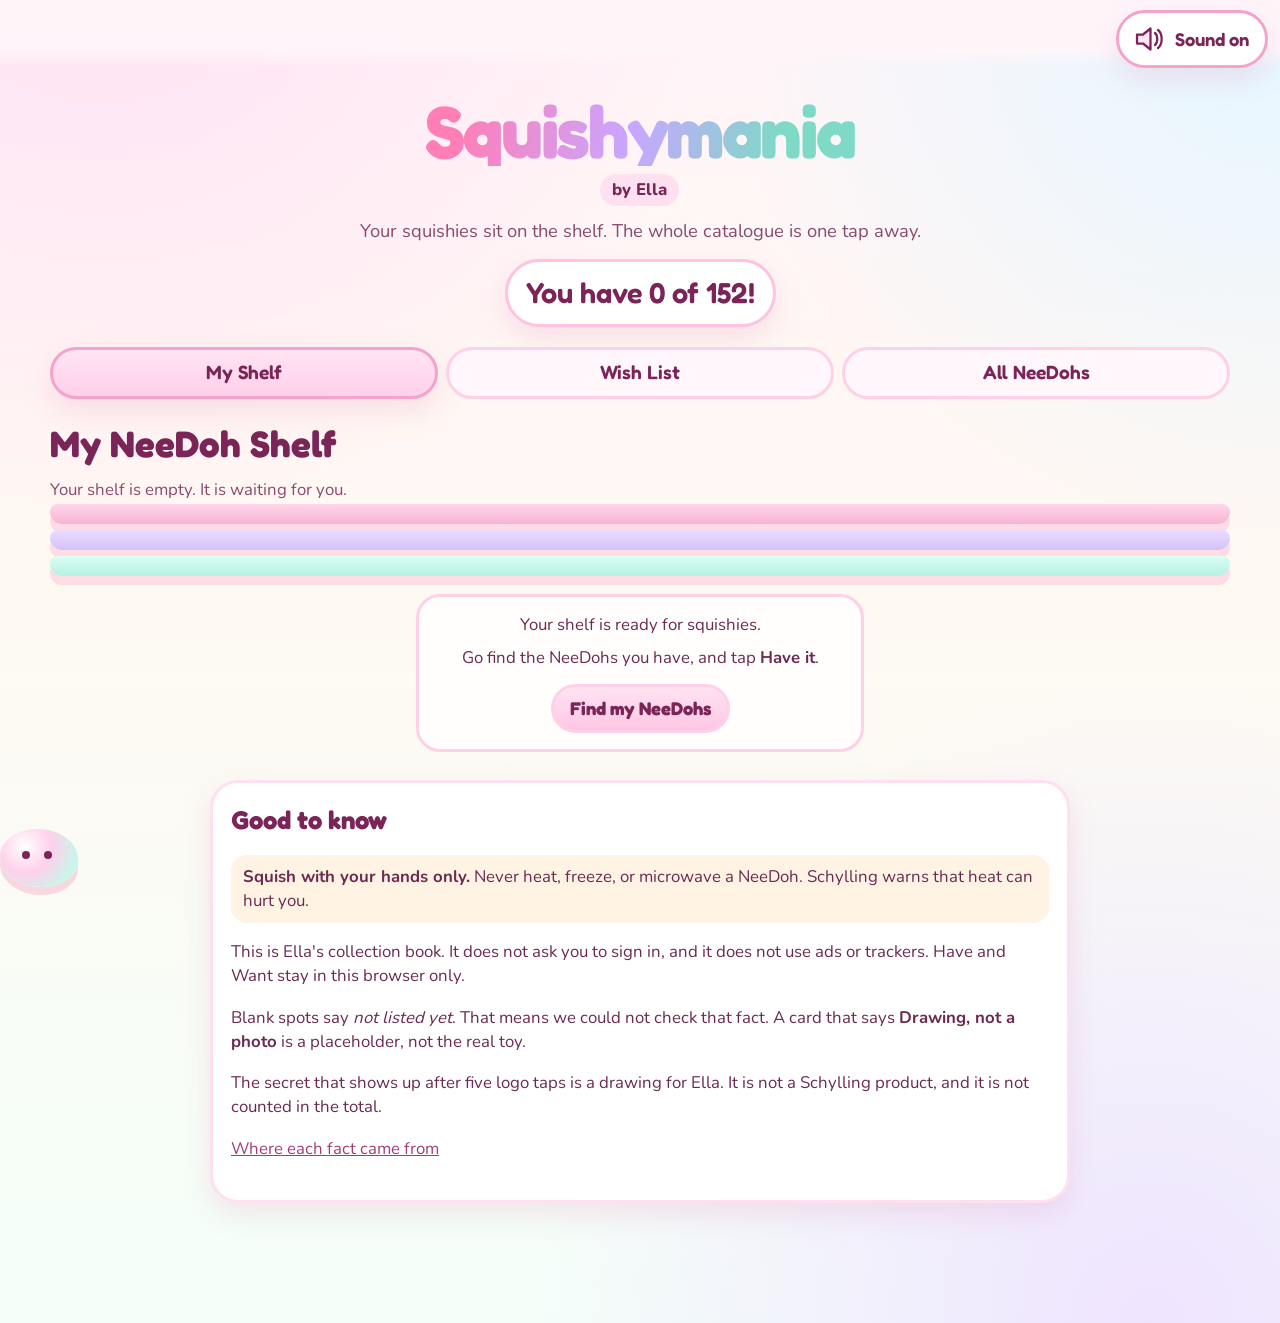
==== commit ed440209: "Add soft Web Audio sounds and a sound toggle. Squish, Have, Want, tabs, shelf pops, the secret, and " ====
--- a/index.html
+++ b/index.html
@@ -10,6 +10,17 @@
 </head>
 <body>
   <a class="skip" href="#panel-shelf">Skip to My Shelf</a>
+  <div class="top-bar">
+    <button type="button" class="sound-toggle" id="sound-toggle" aria-pressed="true" aria-label="Sound is on">
+      <svg class="speaker" viewBox="0 0 48 48" aria-hidden="true">
+        <path class="speaker-body" d="M8 18h8l10-8v28l-10-8H8z"/>
+        <path class="speaker-wave" d="M32 16c4 3.2 4 12.8 0 16"/>
+        <path class="speaker-wave speaker-wave-far" d="M36 12c6.5 5 6.5 19 0 24"/>
+        <path class="speaker-off" d="M30 18l12 12M42 18L30 30"/>
+      </svg>
+      <span class="sound-label">Sound on</span>
+    </button>
+  </div>
   <header class="site-header">
     <button type="button" class="logo-btn" id="logo" aria-label="Squishymania logo. Tap five times for a secret.">
       <p class="wordmark">Squishymania</p>
@@ -109,8 +120,10 @@
     <p><a href="sources.html">Where each fact came from</a></p>
   </footer>
 
-  <div class="walker" aria-hidden="true"><div class="blob"></div></div>
+  <button type="button" class="walker" id="blob-btn" aria-label="A little squishy blob">
+    <span class="blob"></span>
+  </button>
   <canvas class="confetti" id="confetti" aria-hidden="true"></canvas>
-  <script src="js/app.js"></script>
+  <script type="module" src="js/app.js"></script>
 </body>
 </html>
--- a/css/styles.css
+++ b/css/styles.css
@@ -77,6 +77,44 @@
 }
 .skip:focus { top: 12px; }
 
+.top-bar {
+  position: sticky;
+  top: 0;
+  z-index: 40;
+  display: flex;
+  justify-content: flex-end;
+  padding: 10px 12px 0;
+  background: linear-gradient(#fff5f9, rgba(255, 245, 249, 0.94) 72%, transparent);
+}
+.sound-toggle {
+  display: inline-flex;
+  align-items: center;
+  gap: 8px;
+  min-height: 56px;
+  padding: 8px 16px 8px 12px;
+  border-radius: 999px;
+  border: 3px solid #f3a3cc;
+  background: #fff;
+  color: #7a2458;
+  font-family: "Fredoka", "Trebuchet MS", sans-serif;
+  font-size: 1.15rem;
+  box-shadow: var(--shadow);
+  cursor: pointer;
+}
+.sound-toggle.is-off { background: #fff7fb; }
+.speaker { width: 36px; height: 36px; flex: none; }
+.speaker path {
+  fill: none;
+  stroke: #7a2458;
+  stroke-width: 3;
+  stroke-linecap: round;
+  stroke-linejoin: round;
+}
+.speaker .speaker-body { fill: #ffe4f2; }
+.speaker-off { display: none; }
+.sound-toggle.is-off .speaker-wave { display: none; }
+.sound-toggle.is-off .speaker-off { display: inline; }
+
 .site-header, .wrap, .site-footer { position: relative; z-index: 1; }
 .site-header {
   padding: 22px 20px 4px;
@@ -426,10 +464,16 @@
   bottom: 10px;
   z-index: 4;
   width: 84px;
-  pointer-events: none;
+  height: 64px;
+  padding: 0;
+  border: 0;
+  background: transparent;
+  cursor: pointer;
+  pointer-events: auto;
   animation: walk 18s linear infinite;
 }
 .blob {
+  display: block;
   width: 78px;
   height: 58px;
   background: radial-gradient(circle at 32% 30%, #fff 0, #ffd0ea 40%, #c9f6ea 78%);
@@ -449,6 +493,7 @@
 }
 .blob::before { left: 22px; }
 .blob::after { left: 44px; }
+.blob.squish { animation: squish 0.45s ease; }
 
 .confetti {
   position: fixed;
